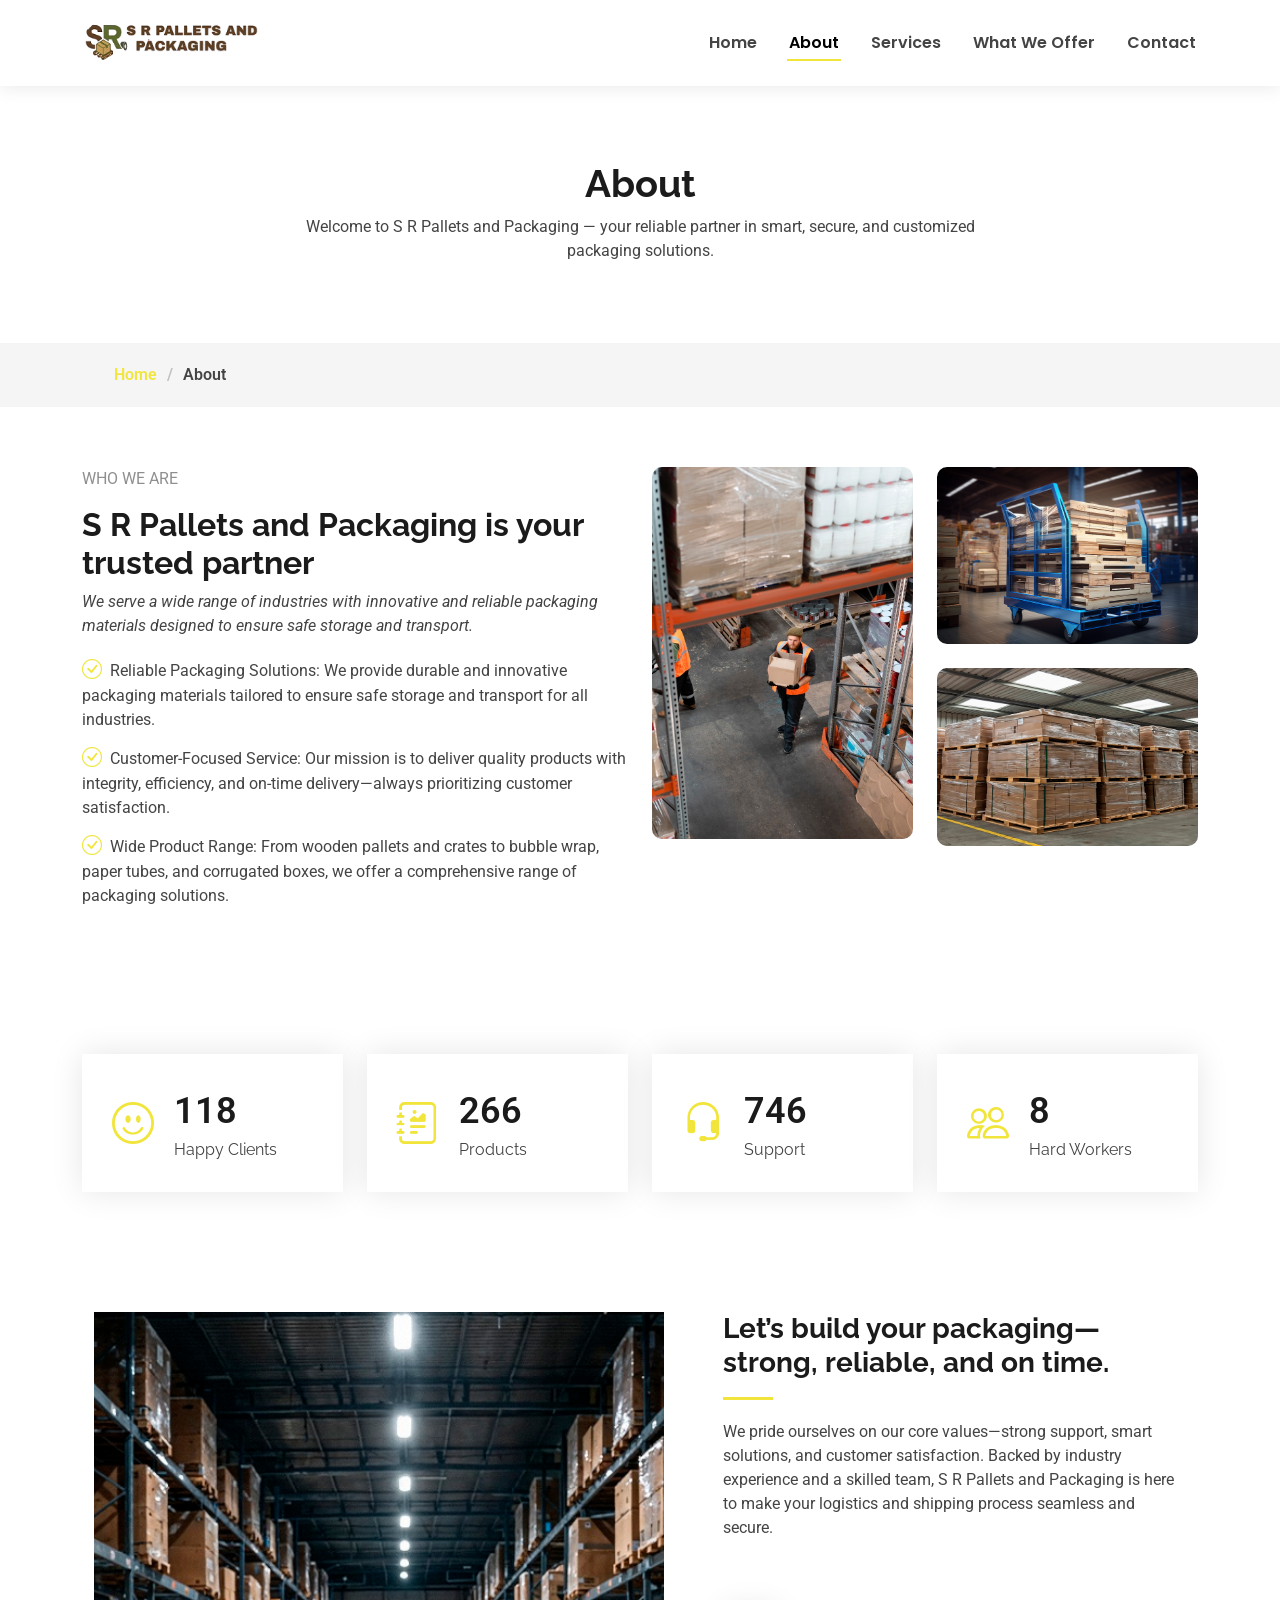
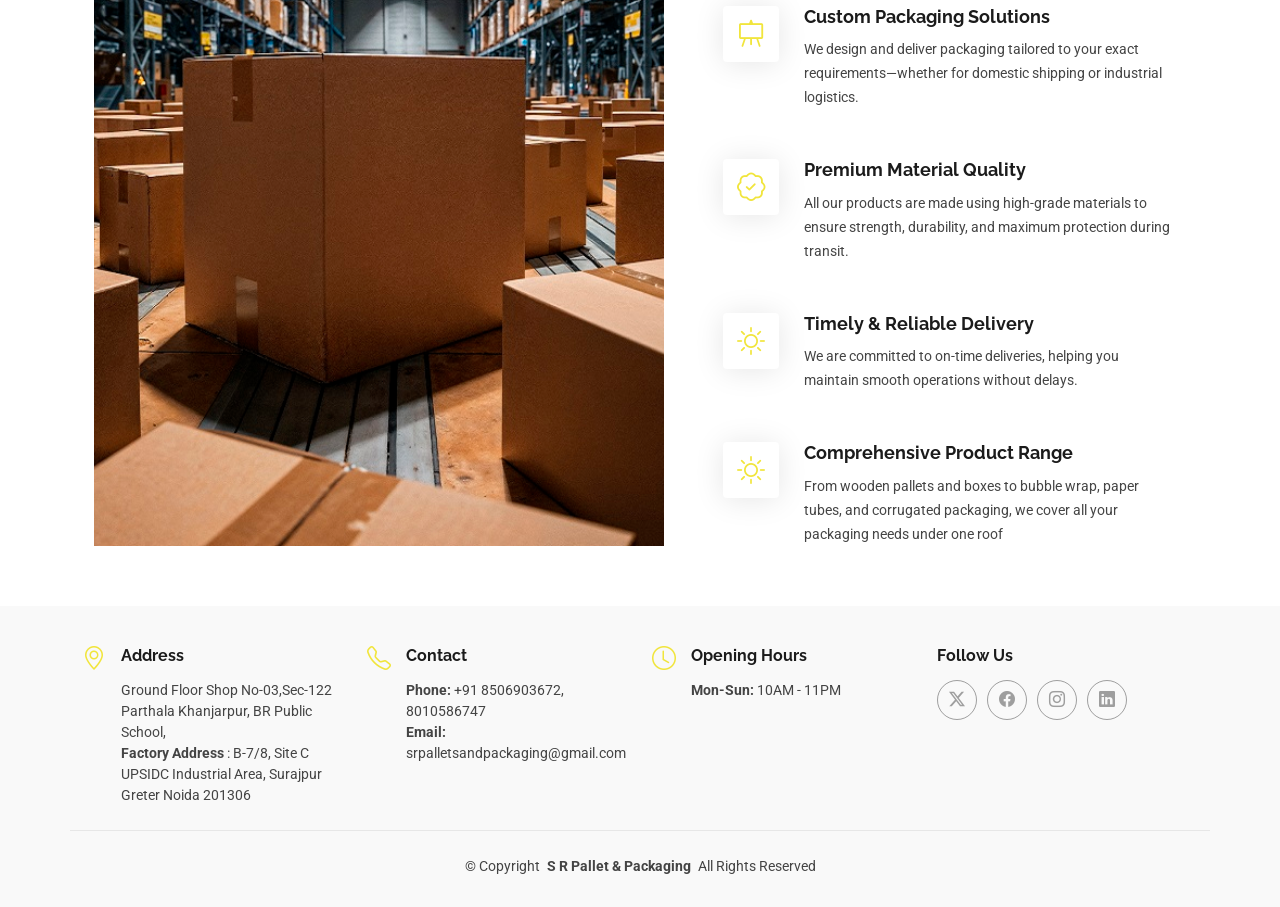
==== about.html @ 720bd58a "updated2" ====
<!DOCTYPE html>
<html lang="en">

<head>
  <meta charset="utf-8">
  <meta content="width=device-width, initial-scale=1.0" name="viewport">
  <title>SR Pallet & Packaging</title>
  <meta name="description" content="">
  <meta name="keywords" content="">

  <!-- Favicons -->
  <link href="assets/img/favicon.png" rel="icon">
  <link href="assets/img/apple-touch-icon.png" rel="apple-touch-icon">

  <!-- Fonts -->
  <link href="https://fonts.googleapis.com" rel="preconnect">
  <link href="https://fonts.gstatic.com" rel="preconnect" crossorigin>
  <link href="https://fonts.googleapis.com/css2?family=Roboto:ital,wght@0,100;0,300;0,400;0,500;0,700;0,900;1,100;1,300;1,400;1,500;1,700;1,900&family=Poppins:ital,wght@0,100;0,200;0,300;0,400;0,500;0,600;0,700;0,800;0,900;1,100;1,200;1,300;1,400;1,500;1,600;1,700;1,800;1,900&family=Raleway:ital,wght@0,100;0,200;0,300;0,400;0,500;0,600;0,700;0,800;0,900;1,100;1,200;1,300;1,400;1,500;1,600;1,700;1,800;1,900&display=swap" rel="stylesheet">

  <!-- Vendor CSS Files -->
  <link href="assets/vendor/bootstrap/css/bootstrap.min.css" rel="stylesheet">
  <link href="assets/vendor/bootstrap-icons/bootstrap-icons.css" rel="stylesheet">
  <link href="assets/vendor/aos/aos.css" rel="stylesheet">
  <link href="assets/vendor/fontawesome-free/css/all.min.css" rel="stylesheet">
  <link href="assets/vendor/swiper/swiper-bundle.min.css" rel="stylesheet">

  <!-- Main CSS File -->
  <link href="assets/css/main.css" rel="stylesheet">

  <!-- =======================================================
  * Template Name: EstateAgency
  * Template URL: https://bootstrapmade.com/real-estate-agency-bootstrap-template/
  * Updated: Aug 09 2024 with Bootstrap v5.3.3
  * Author: BootstrapMade.com
  * License: https://bootstrapmade.com/license/
  ======================================================== -->
</head>

<body class="about-page">

  <header id="header" class="header d-flex align-items-center fixed-top">
    <div class="container-fluid container-xl position-relative d-flex align-items-center justify-content-between">

      <a href="index.html" class="logo d-flex align-items-center">
        <!-- Uncomment the line below if you also wish to use an image logo -->
        <!-- <img src="assets/img/logo.png" alt=""> -->
         <h1 class="sitename">
          <img src="assets/img/hero-carousel/logo-removebg-preview.png" alt="">
        </h1>
      </a>

      <nav id="navmenu" class="navmenu">
        <ul>
          <li><a href="index.html">Home</a></li>
          <li><a href="about.html" class="active">About</a></li>
          <li><a href="services.html">Services</a></li>
          <li><a href="agents.html">What We Offer</a></li>
          <li><a href="contact.html">Contact</a></li>
        </ul>
        <i class="mobile-nav-toggle d-xl-none bi bi-list"></i>
      </nav>

    </div>
  </header>

  <main class="main">

    <!-- Page Title -->
    <div class="page-title" data-aos="fade">
      <div class="heading">
        <div class="container">
          <div class="row d-flex justify-content-center text-center">
            <div class="col-lg-8">
              <h1>About</h1>
              <p class="mb-0">Welcome to S R Pallets and Packaging — your reliable partner in smart, secure, and customized packaging solutions.</p>
            </div>
          </div>
        </div>
      </div>
      <nav class="breadcrumbs">
        <div class="container">
          <ol>
            <li><a href="index.html">Home</a></li>
            <li class="current">About</li>
          </ol>
        </div>
      </nav>
    </div><!-- End Page Title -->

    <!-- About Section -->
    <section id="about" class="about section">

      <div class="container">

        <div class="row gy-4">

          <div class="col-lg-6 content" data-aos="fade-up" data-aos-delay="100">
            <p class="who-we-are">Who We Are</p>
            <h3>S R Pallets and Packaging is your trusted partner</h3>
            <p class="fst-italic">
             We serve a wide range of industries with innovative and reliable packaging materials designed to ensure safe storage and transport.
            </p>
            <ul>
              <li><i class="bi bi-check-circle"></i> <span>Reliable Packaging Solutions: We provide durable and innovative packaging materials tailored to ensure safe storage and transport for all industries.</span></li>
              <li><i class="bi bi-check-circle"></i> <span>Customer-Focused Service: Our mission is to deliver quality products with integrity, efficiency, and on-time delivery—always prioritizing customer satisfaction.</span></li>
              <li><i class="bi bi-check-circle"></i> <span>Wide Product Range: From wooden pallets and crates to bubble wrap, paper tubes, and corrugated boxes, we offer a comprehensive range of packaging solutions.</span></li>
            </ul>
          </div>

          <div class="col-lg-6 about-images" data-aos="fade-up" data-aos-delay="200">
            <div class="row gy-4">
              <div class="col-lg-6">
                <img src="assets/img/about-company-1.jpg" class="img-fluid" alt="">
              </div>
              <div class="col-lg-6">
                <div class="row gy-4">
                  <div class="col-lg-12">
                    <img src="assets/img/about-company-2.jpg" class="img-fluid" alt="">
                  </div>
                  <div class="col-lg-12">
                    <img src="assets/img/about-company-3.jpg" class="img-fluid" alt="">
                  </div>
                </div>
              </div>
            </div>

          </div>

        </div>

      </div>
    </section><!-- /About Section -->

    <!-- Stats Section -->
    <section id="stats" class="stats section">

      <div class="container" data-aos="fade-up" data-aos-delay="100">

        <div class="row gy-4">

          <div class="col-lg-3 col-md-6">
            <div class="stats-item d-flex align-items-center w-100 h-100">
              <i class="bi bi-emoji-smile color-blue flex-shrink-0"></i>
              <div>
                <span data-purecounter-start="0" data-purecounter-end="232" data-purecounter-duration="1" class="purecounter"></span>
                <p>Happy Clients</p>
              </div>
            </div>
          </div><!-- End Stats Item -->

          <div class="col-lg-3 col-md-6">
            <div class="stats-item d-flex align-items-center w-100 h-100">
              <i class="bi bi-journal-richtext color-orange flex-shrink-0"></i>
              <div>
                <span data-purecounter-start="0" data-purecounter-end="521" data-purecounter-duration="1" class="purecounter"></span>
                <p>Products</p>
              </div>
            </div>
          </div><!-- End Stats Item -->

          <div class="col-lg-3 col-md-6">
            <div class="stats-item d-flex align-items-center w-100 h-100">
              <i class="bi bi-headset color-green flex-shrink-0"></i>
              <div>
                <span data-purecounter-start="0" data-purecounter-end="1463" data-purecounter-duration="1" class="purecounter"></span>
                <p>Support</p>
              </div>
            </div>
          </div><!-- End Stats Item -->

          <div class="col-lg-3 col-md-6">
            <div class="stats-item d-flex align-items-center w-100 h-100">
              <i class="bi bi-people color-pink flex-shrink-0"></i>
              <div>
                <span data-purecounter-start="0" data-purecounter-end="15" data-purecounter-duration="1" class="purecounter"></span>
                <p>Hard Workers</p>
              </div>
            </div>
          </div><!-- End Stats Item -->

        </div>

      </div>

    </section><!-- /Stats Section -->

    <!-- Features Section -->
    <section id="features" class="features section">

      <div class="container">

        <div class="row justify-content-around gy-4">
          <div class="features-image col-lg-6" data-aos="fade-up" data-aos-delay="100"><img src="assets/img/features-bg.jpg" alt=""></div>

          <div class="col-lg-5 d-flex flex-column justify-content-center" data-aos="fade-up" data-aos-delay="200">
            <h3>Let’s build your packaging—strong, reliable, and on time.</h3>
            <p>We pride ourselves on our core values—strong support, smart solutions, and customer satisfaction. Backed by industry experience and a skilled team, S R Pallets and Packaging is here to make your logistics and shipping process seamless and secure.</p>

            <div class="icon-box d-flex position-relative" data-aos="fade-up" data-aos-delay="300">
              <i class="bi bi-easel flex-shrink-0"></i>
              <div>
                <h4><a href="" class="stretched-link">Custom Packaging Solutions</a></h4>
                <p>We design and deliver packaging tailored to your exact requirements—whether for domestic shipping or industrial logistics.</p>
              </div>
            </div><!-- End Icon Box -->

            <div class="icon-box d-flex position-relative" data-aos="fade-up" data-aos-delay="400">
              <i class="bi bi-patch-check flex-shrink-0"></i>
              <div>
                <h4><a href="" class="stretched-link">Premium Material Quality</a></h4>
                <p>All our products are made using high-grade materials to ensure strength, durability, and maximum protection during transit.</p>
              </div>
            </div><!-- End Icon Box -->

            <div class="icon-box d-flex position-relative" data-aos="fade-up" data-aos-delay="500">
              <i class="bi bi-brightness-high flex-shrink-0"></i>
              <div>
                <h4><a href="" class="stretched-link">Timely & Reliable Delivery</a></h4>
                <p>We are committed to on-time deliveries, helping you maintain smooth operations without delays.</p>
              </div>
            </div><!-- End Icon Box -->

            <div class="icon-box d-flex position-relative" data-aos="fade-up" data-aos-delay="600">
              <i class="bi bi-brightness-high flex-shrink-0"></i>
              <div>
                <h4><a href="" class="stretched-link">Comprehensive Product Range</a></h4>
                <p>From wooden pallets and boxes to bubble wrap, paper tubes, and corrugated packaging, we cover all your packaging needs under one roof</p>
              </div>
            </div><!-- End Icon Box -->

          </div>
        </div>

      </div>

    </section><!-- /Features Section -->

  </main>

   <footer id="footer" class="footer light-background">

    <div class="container">
      <div class="row gy-3">
        <div class="col-lg-3 col-md-6 d-flex">
          <i class="bi bi-geo-alt icon"></i>
          <div class="address">
            <h4>Address</h4>
            <p> Ground Floor Shop No-03,Sec-122 Parthala Khanjarpur, BR Public School,</p>
            <p><span style="font-weight: bold;" >Factory Address</span> : B-7/8, Site C UPSIDC Industrial Area, Surajpur Greter Noida 201306</p>
            <p></p>
          </div>

        </div>

        <div class="col-lg-3 col-md-6 d-flex">
          <i class="bi bi-telephone icon"></i>
          <div>
            <h4>Contact</h4>
            <p>
              <strong>Phone:</strong> <span>+91 8506903672, 8010586747</span><br>
              <strong>Email:</strong> <span> srpalletsandpackaging@gmail.com</span><br>
            </p>
          </div>
        </div>

        <div class="col-lg-3 col-md-6 d-flex">
          <i class="bi bi-clock icon"></i>
          <div>
            <h4>Opening Hours</h4>
            <p>
              <strong>Mon-Sun:</strong> <span>10AM - 11PM</span><br>
            </p>
          </div>
        </div>

        <div class="col-lg-3 col-md-6">
          <h4>Follow Us</h4>
          <div class="social-links d-flex">
            <a href="#" class="twitter"><i class="bi bi-twitter-x"></i></a>
            <a href="#" class="facebook"><i class="bi bi-facebook"></i></a>
            <a href="#" class="instagram"><i class="bi bi-instagram"></i></a>
            <a href="https://www.linkedin.com/in/s-r-pallets-and-packaging-456666364?utm_source=share&utm_campaign=share_via&utm_content=profile&utm_medium=android_app" class="linkedin"><i class="bi bi-linkedin"></i></a>
          </div>
        </div>

      </div>
    </div>

    <div class="container copyright text-center mt-4">
      <p>© <span>Copyright</span> <strong class="px-1 sitename">S R Pallet & Packaging</strong> <span>All Rights Reserved</span></p>
      <div class="credits">
        <!-- All the links in the footer should remain intact. -->
        <!-- You can delete the links only if you've purchased the pro version. -->
        <!-- Licensing information: https://bootstrapmade.com/license/ -->
        <!-- Purchase the pro version with working PHP/AJAX contact form: [buy-url] -->
      </div>
    </div>

  </footer>

  <!-- Scroll Top -->
  <a href="#" id="scroll-top" class="scroll-top d-flex align-items-center justify-content-center"><i class="bi bi-arrow-up-short"></i></a>

  <!-- Preloader -->
  <div id="preloader"></div>

  <!-- Vendor JS Files -->
  <script src="assets/vendor/bootstrap/js/bootstrap.bundle.min.js"></script>
  <script src="assets/vendor/php-email-form/validate.js"></script>
  <script src="assets/vendor/aos/aos.js"></script>
  <script src="assets/vendor/swiper/swiper-bundle.min.js"></script>
  <script src="assets/vendor/purecounter/purecounter_vanilla.js"></script>

  <!-- Main JS File -->
  <script src="assets/js/main.js"></script>

</body>

</html>
---- assets/css/main.css ----
/**
* Template Name: EstateAgency
* Template URL: https://bootstrapmade.com/real-estate-agency-bootstrap-template/
* Updated: Aug 09 2024 with Bootstrap v5.3.3
* Author: BootstrapMade.com
* License: https://bootstrapmade.com/license/
*/

/*--------------------------------------------------------------
# Font & Color Variables
# Help: https://bootstrapmade.com/color-system/
--------------------------------------------------------------*/
/* Fonts */
:root {
  --default-font: "Roboto",  system-ui, -apple-system, "Segoe UI", Roboto, "Helvetica Neue", Arial, "Noto Sans", "Liberation Sans", sans-serif, "Apple Color Emoji", "Segoe UI Emoji", "Segoe UI Symbol", "Noto Color Emoji";
  --heading-font: "Raleway",  sans-serif;
  --nav-font: "Poppins",  sans-serif;
}

/* Global Colors - The following color variables are used throughout the website. Updating them here will change the color scheme of the entire website */
:root { 
  --background-color: #ffffff; /* Background color for the entire website, including individual sections */
  --default-color: #444444; /* Default color used for the majority of the text content across the entire website */
  --heading-color: #1b1b1b; /* Color for headings, subheadings and title throughout the website */
  --accent-color: #f1e53c; /* Accent color that represents your brand on the website. It's used for buttons, links, and other elements that need to stand out */
  --surface-color: #ffffff; /* The surface color is used as a background of boxed elements within sections, such as cards, icon boxes, or other elements that require a visual separation from the global background. */
  --contrast-color: #ffffff; /* Contrast color for text, ensuring readability against backgrounds of accent, heading, or default colors. */
}

/* Nav Menu Colors - The following color variables are used specifically for the navigation menu. They are separate from the global colors to allow for more customization options */
:root {
  --nav-color: #444444;  /* The default color of the main navmenu links */
  --nav-hover-color: #000000; /* Applied to main navmenu links when they are hovered over or active */
  --nav-mobile-background-color: #ffffff; /* Used as the background color for mobile navigation menu */
  --nav-dropdown-background-color: #ffffff; /* Used as the background color for dropdown items that appear when hovering over primary navigation items */
  --nav-dropdown-color: #444444; /* Used for navigation links of the dropdown items in the navigation menu. */
  --nav-dropdown-hover-color: #f1e53c; /* Similar to --nav-hover-color, this color is applied to dropdown navigation links when they are hovered over. */
}

/* Color Presets - These classes override global colors when applied to any section or element, providing reuse of the sam color scheme. */

.light-background {
  --background-color: #f9f9f9;
  --surface-color: #ffffff;
}

.dark-background {
  --background-color: #060606;
  --default-color: #ffffff;
  --heading-color: #ffffff;
  --surface-color: #252525;
  --contrast-color: #ffffff;
}

/* Smooth scroll */
:root {
  scroll-behavior: smooth;
}

/*--------------------------------------------------------------
# General Styling & Shared Classes
--------------------------------------------------------------*/
body {
  color: var(--default-color);
  background-color: var(--background-color);
  font-family: var(--default-font);
}

a {
  color: var(--accent-color);
  text-decoration: none;
  transition: 0.3s;
}

a:hover {
  color: color-mix(in srgb, var(--accent-color), transparent 25%);
  text-decoration: none;
}

h1,
h2,
h3,
h4,
h5,
h6 {
  color: var(--heading-color);
  font-family: var(--heading-font);
}

/* PHP Email Form Messages
------------------------------*/
.php-email-form .error-message {
  display: none;
  background: #df1529;
  color: #ffffff;
  text-align: left;
  padding: 15px;
  margin-bottom: 24px;
  font-weight: 600;
}

.php-email-form .sent-message {
  display: none;
  color: #ffffff;
  background: #059652;
  text-align: center;
  padding: 15px;
  margin-bottom: 24px;
  font-weight: 600;
}

.php-email-form .loading {
  display: none;
  background: var(--surface-color);
  text-align: center;
  padding: 15px;
  margin-bottom: 24px;
}

.php-email-form .loading:before {
  content: "";
  display: inline-block;
  border-radius: 50%;
  width: 24px;
  height: 24px;
  margin: 0 10px -6px 0;
  border: 3px solid var(--accent-color);
  border-top-color: var(--surface-color);
  animation: php-email-form-loading 1s linear infinite;
}

@keyframes php-email-form-loading {
  0% {
    transform: rotate(0deg);
  }

  100% {
    transform: rotate(360deg);
  }
}

/*--------------------------------------------------------------
# Global Header
--------------------------------------------------------------*/
.header {
  color: var(--default-color);
  background-color: var(--background-color);
  padding: 15px 0;
  transition: all 0.5s;
  z-index: 997;
  box-shadow: 0px 0 18px rgba(0, 0, 0, 0.1);
}

.header .logo {
  line-height: 1;
}

.header .logo img {
  max-height: 40px;
  margin-right: 8px;
}



/*--------------------------------------------------------------
# Navigation Menu
--------------------------------------------------------------*/
/* Desktop Navigation */
@media (min-width: 1200px) {
  .navmenu {
    padding: 0;
  }

  .navmenu ul {
    margin: 0;
    padding: 0;
    display: flex;
    list-style: none;
    align-items: center;
  }

  .navmenu li {
    position: relative;
  }

  .navmenu>ul>li {
    white-space: nowrap;
    padding: 15px 14px;
  }

  .navmenu>ul>li:last-child {
    padding-right: 0;
  }

  .navmenu a,
  .navmenu a:focus {
    color: var(--nav-color);
    font-size: 16px;
    padding: 0 2px;
    font-family: var(--nav-font);
    font-weight: 600;
    display: flex;
    align-items: center;
    justify-content: space-between;
    white-space: nowrap;
    transition: 0.3s;
    position: relative;
  }

  .navmenu a i,
  .navmenu a:focus i {
    font-size: 12px;
    line-height: 0;
    margin-left: 5px;
    transition: 0.3s;
  }

  .navmenu>ul>li>a:before {
    content: "";
    position: absolute;
    width: 100%;
    height: 2px;
    bottom: -6px;
    left: 0;
    background-color: var(--accent-color);
    visibility: hidden;
    width: 0px;
    transition: all 0.3s ease-in-out 0s;
  }

  .navmenu a:hover:before,
  .navmenu li:hover>a:before,
  .navmenu .active:before {
    visibility: visible;
    width: 100%;
  }

  .navmenu li:hover>a,
  .navmenu .active,
  .navmenu .active:focus {
    color: var(--nav-hover-color);
  }

  .navmenu .dropdown ul {
    margin: 0;
    padding: 10px 0;
    background: var(--nav-dropdown-background-color);
    display: block;
    position: absolute;
    visibility: hidden;
    left: 14px;
    top: 130%;
    opacity: 0;
    transition: 0.3s;
    border-radius: 4px;
    z-index: 99;
    box-shadow: 0px 0px 30px rgba(0, 0, 0, 0.1);
  }

  .navmenu .dropdown ul li {
    min-width: 200px;
  }

  .navmenu .dropdown ul a {
    padding: 10px 20px;
    font-size: 15px;
    text-transform: none;
    color: var(--nav-dropdown-color);
  }

  .navmenu .dropdown ul a i {
    font-size: 12px;
  }

  .navmenu .dropdown ul a:hover,
  .navmenu .dropdown ul .active:hover,
  .navmenu .dropdown ul li:hover>a {
    color: var(--nav-dropdown-hover-color);
  }

  .navmenu .dropdown:hover>ul {
    opacity: 1;
    top: 100%;
    visibility: visible;
  }

  .navmenu .dropdown .dropdown ul {
    top: 0;
    left: -90%;
    visibility: hidden;
  }

  .navmenu .dropdown .dropdown:hover>ul {
    opacity: 1;
    top: 0;
    left: -100%;
    visibility: visible;
  }
}

/* Mobile Navigation */
@media (max-width: 1199px) {
  .mobile-nav-toggle {
    color: var(--nav-color);
    font-size: 28px;
    line-height: 0;
    margin-right: 10px;
    cursor: pointer;
    transition: color 0.3s;
  }

  .navmenu {
    padding: 0;
    z-index: 9997;
  }

  .navmenu ul {
    display: none;
    list-style: none;
    position: absolute;
    inset: 60px 20px 20px 20px;
    padding: 10px 0;
    margin: 0;
    border-radius: 6px;
    background-color: var(--nav-mobile-background-color);
    border: 1px solid color-mix(in srgb, var(--default-color), transparent 90%);
    box-shadow: none;
    overflow-y: auto;
    transition: 0.3s;
    z-index: 9998;
  }

  .navmenu a,
  .navmenu a:focus {
    color: var(--nav-dropdown-color);
    padding: 10px 20px;
    font-family: var(--nav-font);
    font-size: 17px;
    font-weight: 500;
    display: flex;
    align-items: center;
    justify-content: space-between;
    white-space: nowrap;
    transition: 0.3s;
  }

  .navmenu a i,
  .navmenu a:focus i {
    font-size: 12px;
    line-height: 0;
    margin-left: 5px;
    width: 30px;
    height: 30px;
    display: flex;
    align-items: center;
    justify-content: center;
    border-radius: 50%;
    transition: 0.3s;
    background-color: color-mix(in srgb, var(--accent-color), transparent 90%);
  }

  .navmenu a i:hover,
  .navmenu a:focus i:hover {
    background-color: var(--accent-color);
    color: var(--contrast-color);
  }

  .navmenu a:hover,
  .navmenu .active,
  .navmenu .active:focus {
    color: var(--nav-dropdown-hover-color);
  }

  .navmenu .active i,
  .navmenu .active:focus i {
    background-color: var(--accent-color);
    color: var(--contrast-color);
    transform: rotate(180deg);
  }

  .navmenu .dropdown ul {
    position: static;
    display: none;
    z-index: 99;
    padding: 10px 0;
    margin: 10px 20px;
    background-color: var(--nav-dropdown-background-color);
    transition: all 0.5s ease-in-out;
  }

  .navmenu .dropdown ul ul {
    background-color: rgba(33, 37, 41, 0.1);
  }

  .navmenu .dropdown>.dropdown-active {
    display: block;
    background-color: rgba(33, 37, 41, 0.03);
  }

  .mobile-nav-active {
    overflow: hidden;
  }

  .mobile-nav-active .mobile-nav-toggle {
    color: #fff;
    position: absolute;
    font-size: 32px;
    top: 15px;
    right: 15px;
    margin-right: 0;
    z-index: 9999;
  }

  .mobile-nav-active .navmenu {
    position: fixed;
    overflow: hidden;
    inset: 0;
    background: rgba(33, 37, 41, 0.8);
    transition: 0.3s;
  }

  .mobile-nav-active .navmenu>ul {
    display: block;
  }
}

/*--------------------------------------------------------------
# Global Footer
--------------------------------------------------------------*/
.footer {
  color: var(--default-color);
  background-color: var(--background-color);
  font-size: 14px;
  padding: 40px 0 0 0;
  position: relative;
}

.footer .icon {
  color: var(--accent-color);
  margin-right: 15px;
  font-size: 24px;
  line-height: 0;
}

.footer h4 {
  font-size: 16px;
  font-weight: 700;
  margin-bottom: 15px;
}

.footer .address p {
  margin-bottom: 0px;
}

.footer .social-links a {
  display: flex;
  align-items: center;
  justify-content: center;
  width: 40px;
  height: 40px;
  border-radius: 50%;
  border: 1px solid color-mix(in srgb, var(--default-color), transparent 50%);
  font-size: 16px;
  color: color-mix(in srgb, var(--default-color), transparent 50%);
  margin-right: 10px;
  transition: 0.3s;
}

.footer .social-links a:hover {
  color: var(--accent-color);
  border-color: var(--accent-color);
}

.footer .copyright {
  padding: 25px 0;
  border-top: 1px solid color-mix(in srgb, var(--default-color), transparent 90%);
}

.footer .copyright p {
  margin-bottom: 0;
}

.footer .credits {
  margin-top: 5px;
  font-size: 13px;
}

/*--------------------------------------------------------------
# Preloader
--------------------------------------------------------------*/
#preloader {
  position: fixed;
  inset: 0;
  z-index: 999999;
  overflow: hidden;
  background: var(--background-color);
  transition: all 0.6s ease-out;
}

#preloader:before {
  content: "";
  position: fixed;
  top: calc(50% - 30px);
  left: calc(50% - 30px);
  border: 6px solid #ffffff;
  border-color: var(--accent-color) transparent var(--accent-color) transparent;
  border-radius: 50%;
  width: 60px;
  height: 60px;
  animation: animate-preloader 1.5s linear infinite;
}

@keyframes animate-preloader {
  0% {
    transform: rotate(0deg);
  }

  100% {
    transform: rotate(360deg);
  }
}

/*--------------------------------------------------------------
# Scroll Top Button
--------------------------------------------------------------*/
.scroll-top {
  position: fixed;
  visibility: hidden;
  opacity: 0;
  right: 15px;
  bottom: 15px;
  z-index: 99999;
  background-color: var(--accent-color);
  width: 40px;
  height: 40px;
  border-radius: 4px;
  transition: all 0.4s;
}

.scroll-top i {
  font-size: 24px;
  color: var(--contrast-color);
  line-height: 0;
}

.scroll-top:hover {
  background-color: color-mix(in srgb, var(--accent-color), transparent 20%);
  color: var(--contrast-color);
}

.scroll-top.active {
  visibility: visible;
  opacity: 1;
}

/*--------------------------------------------------------------
# Disable aos animation delay on mobile devices
--------------------------------------------------------------*/
@media screen and (max-width: 768px) {
  [data-aos-delay] {
    transition-delay: 0 !important;
  }
}

/*--------------------------------------------------------------
# Global Page Titles & Breadcrumbs
--------------------------------------------------------------*/
.page-title {
  color: var(--default-color);
  background-color: var(--background-color);
  position: relative;
}

.page-title .heading {
  padding: 160px 0 80px 0;
  border-top: 1px solid color-mix(in srgb, var(--default-color), transparent 90%);
}

.page-title .heading h1 {
  font-size: 38px;
  font-weight: 700;
}

.page-title nav {
  background-color: color-mix(in srgb, var(--default-color), transparent 95%);
  padding: 20px 0;
}

.page-title nav ol {
  display: flex;
  flex-wrap: wrap;
  list-style: none;
  margin: 0;
  font-size: 16px;
  font-weight: 600;
}

.page-title nav ol li+li {
  padding-left: 10px;
}

.page-title nav ol li+li::before {
  content: "/";
  display: inline-block;
  padding-right: 10px;
  color: color-mix(in srgb, var(--default-color), transparent 70%);
}

/*--------------------------------------------------------------
# Global Sections
--------------------------------------------------------------*/
section,
.section {
  color: var(--default-color);
  background-color: var(--background-color);
  padding: 60px 0;
  scroll-margin-top: 90px;
  overflow: clip;
}

@media (max-width: 1199px) {

  section,
  .section {
    scroll-margin-top: 66px;
  }
}

/*--------------------------------------------------------------
# Global Section Titles
--------------------------------------------------------------*/
.section-title {
  text-align: center;
  padding-bottom: 60px;
  position: relative;
}

.section-title h2 {
  font-size: 32px;
  font-weight: 700;
  margin-bottom: 15px;
}

.section-title p {
  margin-bottom: 0;
}

/*--------------------------------------------------------------
# Hero Section
--------------------------------------------------------------*/
.hero {
  padding: 0;
}

.hero .carousel {
  width: 100%;
  min-height: 100vh;
  padding: 0;
  margin: 0;
  background-color: var(--background-color);
  position: relative;
  overflow: hidden;
}

.hero img {
  position: absolute;
  inset: 0;
  display: block;
  width: 100%;
  height: 100%;
  object-fit: cover;
  z-index: 1;
}

.hero .carousel-item {
  position: absolute;
  inset: 0;
  background-size: cover;
  background-position: center;
  background-repeat: no-repeat;
  overflow: hidden;
}

.hero .carousel-item:before {
  content: "";
  background: color-mix(in srgb, var(--background-color), transparent 60%);
  position: absolute;
  inset: 0;
  z-index: 2;
}

.hero .carousel-container {
  position: absolute;
  inset: 90px 100px;
  display: flex;
  justify-content: center;
  align-items: center;
  flex-direction: column;
  z-index: 3;
}

@media (max-width: 575px) {
  .hero .carousel-container {
    inset: 90px 50px;
  }
}

.hero h2 {
  margin-bottom: 30px;
  font-size: 56px;
  font-weight: 900;
  text-transform: uppercase;
}

.hero h2 span {
  color: var(--accent-color);
}

@media (max-width: 768px) {
  .hero h2 {
    font-size: 30px;
  }
}

.hero .btn-get-started {
  color: var(--contrast-color);
  font-family: var(--heading-font);
  font-weight: 600;
  font-size: 18px;
  letter-spacing: 1px;
  text-transform: uppercase;
  display: inline-block;
  padding: 10px 40px;
  border-radius: 50px;
  transition: 0.5s;
  margin: 10px 0;
  align-self: flex-start;
  flex-shrink: 0;
  border: 2px solid var(--accent-color);
}

.hero .btn-get-started:hover {
  background: color-mix(in srgb, var(--accent-color), transparent 20%);
}

.hero .carousel-control-prev,
.hero .carousel-control-next {
  width: 10%;
  transition: 0.3s;
  opacity: 0.5;
  z-index: 3;
}

.hero .carousel-control-prev:focus,
.hero .carousel-control-next:focus {
  opacity: 0.5;
}

.hero .carousel-control-prev:hover,
.hero .carousel-control-next:hover {
  opacity: 0.9;
}

@media (min-width: 1024px) {

  .hero .carousel-control-prev,
  .hero .carousel-control-next {
    width: 5%;
  }
}

.hero .carousel-control-next-icon,
.hero .carousel-control-prev-icon {
  background: none;
  font-size: 32px;
  line-height: 1;
}

.hero .carousel-indicators {
  list-style: none;
}

.hero .carousel-indicators li {
  cursor: pointer;
  opacity: 1;
  height: 6px;
  width: 20px;
  transition: 0.3s;
  padding: 0;
}

.hero .carousel-indicators .active {
  background-color: var(--accent-color);
  width: 40px;
}

/*--------------------------------------------------------------
# Services Section
--------------------------------------------------------------*/
.services .service-item {
  background-color: var(--surface-color);
  box-shadow: 0px 5px 90px 0px rgba(0, 0, 0, 0.1);
  padding: 60px 30px;
  transition: all ease-in-out 0.3s;
  border-radius: 18px;
  border-bottom: 5px solid var(--surface-color);
  height: 100%;
}

.services .service-item .icon {
  color: var(--contrast-color);
  background: var(--accent-color);
  margin: 0;
  width: 64px;
  height: 64px;
  border-radius: 50px;
  display: flex;
  align-items: center;
  justify-content: center;
  margin-bottom: 20px;
  font-size: 28px;
  transition: ease-in-out 0.3s;
}

.services .service-item h3 {
  font-weight: 700;
  margin: 10px 0 15px 0;
  font-size: 22px;
  transition: ease-in-out 0.3s;
}

.services .service-item p {
  line-height: 24px;
  font-size: 14px;
  margin-bottom: 0;
}

@media (min-width: 1365px) {
  .services .service-item:hover {
    transform: translateY(-10px);
    border-color: var(--accent-color);
  }

  .services .service-item:hover h3 {
    color: var(--accent-color);
  }
}

/*--------------------------------------------------------------
# Agents Section
--------------------------------------------------------------*/
.agents .member {
  position: relative;
}

.agents .member .pic {
  overflow: hidden;
  margin-bottom: 50px;
}

.agents .member .member-info {
  background-color: var(--surface-color);
  color: color-mix(in srgb, var(--default-color), transparent 20%);
  box-shadow: 0px 2px 15px rgba(0, 0, 0, 0.1);
  position: absolute;
  bottom: -50px;
  left: 20px;
  right: 20px;
  padding: 20px 15px;
  overflow: hidden;
  transition: 0.5s;
}

.agents .member h4 {
  font-weight: 700;
  margin-bottom: 10px;
  font-size: 16px;
  position: relative;
  padding-bottom: 10px;
}

.agents .member h4::after {
  content: "";
  position: absolute;
  display: block;
  width: 50px;
  height: 1px;
  background: color-mix(in srgb, var(--default-color), transparent 60%);
  bottom: 0;
  left: 0;
}

.agents .member span {
  font-style: italic;
  display: block;
  font-size: 13px;
}

.agents .member .social {
  position: absolute;
  right: 15px;
  bottom: 15px;
}

.agents .member .social a {
  transition: color 0.3s;
  color: color-mix(in srgb, var(--default-color), transparent 70%);
}

.agents .member .social a:hover {
  color: var(--accent-color);
}

.agents .member .social i {
  font-size: 16px;
  margin: 0 2px;
}

/*--------------------------------------------------------------
# Testimonials Section
--------------------------------------------------------------*/
.testimonials .testimonial-item {
  background-color: var(--surface-color);
  box-shadow: 0px 0 20px rgba(0, 0, 0, 0.1);
  box-sizing: content-box;
  padding: 30px;
  margin: 40px 30px;
  min-height: 320px;
  display: flex;
  flex-direction: column;
  text-align: center;
  transition: 0.3s;
}

.testimonials .testimonial-item .stars {
  margin-bottom: 15px;
}

.testimonials .testimonial-item .stars i {
  color: #ffc107;
  margin: 0 1px;
}

.testimonials .testimonial-item .testimonial-img {
  width: 90px;
  border-radius: 50%;
  border: 4px solid var(--background-color);
  margin: 0 auto;
}

.testimonials .testimonial-item h3 {
  font-size: 18px;
  font-weight: bold;
  margin: 10px 0 5px 0;
}

.testimonials .testimonial-item h4 {
  font-size: 14px;
  color: color-mix(in srgb, var(--default-color), transparent 40%);
  margin: 0;
}

.testimonials .testimonial-item p {
  font-style: italic;
  margin: 0 auto 15px auto;
}

.testimonials .swiper-wrapper {
  height: auto;
}

.testimonials .swiper-pagination {
  margin-top: 20px;
  position: relative;
}

.testimonials .swiper-pagination .swiper-pagination-bullet {
  width: 12px;
  height: 12px;
  background-color: color-mix(in srgb, var(--default-color), transparent 85%);
  opacity: 1;
}

.testimonials .swiper-pagination .swiper-pagination-bullet-active {
  background-color: var(--accent-color);
}

.testimonials .swiper-slide {
  opacity: 0.3;
}

@media (max-width: 1199px) {
  .testimonials .swiper-slide-active {
    opacity: 1;
  }

  .testimonials .swiper-pagination {
    margin-top: 0;
  }

  .testimonials .testimonial-item {
    margin: 40px 20px;
  }
}

@media (min-width: 1200px) {
  .testimonials .swiper-slide-next {
    opacity: 1;
    transform: scale(1.12);
  }
}

/*--------------------------------------------------------------
# About Section
--------------------------------------------------------------*/
.about .content .who-we-are {
  text-transform: uppercase;
  margin-bottom: 15px;
  color: color-mix(in srgb, var(--default-color), transparent 40%);
}

.about .content h3 {
  font-size: 2rem;
  font-weight: 700;
}

.about .content ul {
  list-style: none;
  padding: 0;
}

.about .content ul li {
  padding-bottom: 10px;
}

.about .content ul i {
  font-size: 1.25rem;
  margin-right: 4px;
  color: var(--accent-color);
}

.about .content p:last-child {
  margin-bottom: 0;
}

.about .content .read-more {
  background: var(--accent-color);
  color: var(--contrast-color);
  font-family: var(--heading-font);
  font-weight: 500;
  font-size: 16px;
  letter-spacing: 1px;
  padding: 12px 24px;
  border-radius: 5px;
  transition: 0.3s;
  display: inline-flex;
  align-items: center;
  justify-content: center;
}

.about .content .read-more i {
  font-size: 18px;
  margin-left: 5px;
  line-height: 0;
  transition: 0.3s;
}

.about .content .read-more:hover {
  background: color-mix(in srgb, var(--accent-color), transparent 20%);
  padding-right: 19px;
}

.about .content .read-more:hover i {
  margin-left: 10px;
}

.about .about-images img {
  border-radius: 10px;
}

/*--------------------------------------------------------------
# Stats Section
--------------------------------------------------------------*/
.stats .stats-item {
  background-color: var(--surface-color);
  box-shadow: 0px 0 30px rgba(0, 0, 0, 0.1);
  padding: 30px;
}

.stats .stats-item i {
  color: var(--accent-color);
  font-size: 42px;
  line-height: 0;
  margin-right: 20px;
}

.stats .stats-item span {
  color: var(--heading-color);
  font-size: 36px;
  display: block;
  font-weight: 600;
}

.stats .stats-item p {
  padding: 0;
  margin: 0;
  font-family: var(--heading-font);
  font-size: 16px;
}

/*--------------------------------------------------------------
# Features Section
--------------------------------------------------------------*/
.features .features-image {
  position: relative;
  min-height: 400px;
}

.features .features-image img {
  position: absolute;
  inset: 0;
  display: block;
  width: 100%;
  height: 100%;
  object-fit: cover;
  z-index: 1;
}

.features h3 {
  font-size: 28px;
  font-weight: 700;
  margin-bottom: 20px;
  padding-bottom: 20px;
  position: relative;
}

.features h3:after {
  content: "";
  background: var(--accent-color);
  position: absolute;
  display: block;
  width: 50px;
  height: 3px;
  left: 0;
  bottom: 0;
}

.features .icon-box {
  margin-top: 50px;
}

.features .icon-box i {
  color: var(--accent-color);
  background-color: var(--surface-color);
  display: flex;
  align-items: center;
  justify-content: center;
  margin-right: 25px;
  font-size: 28px;
  width: 56px;
  height: 56px;
  border-radius: 4px;
  line-height: 0;
  box-shadow: 0px 2px 30px rgba(0, 0, 0, 0.1);
  transition: 0.3s;
}

.features .icon-box:hover i {
  background-color: var(--accent-color);
  color: var(--contrast-color);
}

.features .icon-box h4 {
  font-weight: 700;
  margin-bottom: 10px;
  font-size: 18px;
}

.features .icon-box h4 a {
  color: var(--heading-color);
  transition: 0.3s;
}

.features .icon-box h4 a:hover {
  color: var(--accent-color);
}

.features .icon-box p {
  line-height: 24px;
  font-size: 14px;
  margin-bottom: 0;
}

/*--------------------------------------------------------------
# Service Details Section
--------------------------------------------------------------*/
.service-details .service-box {
  background-color: var(--surface-color);
  padding: 20px;
  box-shadow: 0px 2px 20px rgba(0, 0, 0, 0.1);
}

.service-details .service-box+.service-box {
  margin-top: 30px;
}

.service-details .service-box h4 {
  font-size: 20px;
  font-weight: 700;
  border-bottom: 2px solid color-mix(in srgb, var(--default-color), transparent 92%);
  padding-bottom: 15px;
  margin-bottom: 15px;
}

.service-details .services-list {
  background-color: var(--surface-color);
}

.service-details .services-list a {
  color: color-mix(in srgb, var(--default-color), transparent 20%);
  background-color: color-mix(in srgb, var(--default-color), transparent 96%);
  display: flex;
  align-items: center;
  padding: 12px 15px;
  margin-top: 15px;
  transition: 0.3s;
}

.service-details .services-list a:first-child {
  margin-top: 0;
}

.service-details .services-list a i {
  font-size: 16px;
  margin-right: 8px;
  color: var(--accent-color);
}

.service-details .services-list a.active {
  color: var(--contrast-color);
  background-color: var(--accent-color);
}

.service-details .services-list a.active i {
  color: var(--contrast-color);
}

.service-details .services-list a:hover {
  background-color: color-mix(in srgb, var(--accent-color), transparent 95%);
  color: var(--accent-color);
}

.service-details .download-catalog a {
  color: var(--default-color);
  display: flex;
  align-items: center;
  padding: 10px 0;
  transition: 0.3s;
  border-top: 1px solid color-mix(in srgb, var(--default-color), transparent 90%);
}

.service-details .download-catalog a:first-child {
  border-top: 0;
  padding-top: 0;
}

.service-details .download-catalog a:last-child {
  padding-bottom: 0;
}

.service-details .download-catalog a i {
  font-size: 24px;
  margin-right: 8px;
  color: var(--accent-color);
}

.service-details .download-catalog a:hover {
  color: var(--accent-color);
}

.service-details .help-box {
  background-color: var(--accent-color);
  color: var(--contrast-color);
  margin-top: 30px;
  padding: 30px 15px;
}

.service-details .help-box .help-icon {
  font-size: 48px;
}

.service-details .help-box h4,
.service-details .help-box a {
  color: var(--contrast-color);
}

.service-details .services-img {
  margin-bottom: 20px;
}

.service-details h3 {
  font-size: 26px;
  font-weight: 700;
}

.service-details p {
  font-size: 15px;
}

.service-details ul {
  list-style: none;
  padding: 0;
  font-size: 15px;
}

.service-details ul li {
  padding: 5px 0;
  display: flex;
  align-items: center;
}

.service-details ul i {
  font-size: 20px;
  margin-right: 8px;
  color: var(--accent-color);
}

/*--------------------------------------------------------------
# Contact Section
--------------------------------------------------------------*/
.contact .info-item+.info-item {
  margin-top: 40px;
}

.contact .info-item i {
  color: var(--contrast-color);
  background: var(--accent-color);
  font-size: 20px;
  width: 44px;
  height: 44px;
  display: flex;
  justify-content: center;
  align-items: center;
  border-radius: 4px;
  transition: all 0.3s ease-in-out;
  margin-right: 15px;
}

.contact .info-item h3 {
  padding: 0;
  font-size: 18px;
  font-weight: 700;
  margin-bottom: 5px;
}

.contact .info-item p {
  padding: 0;
  margin-bottom: 0;
  font-size: 14px;
}

.contact .php-email-form {
  height: 100%;
}

.contact .php-email-form input[type=text],
.contact .php-email-form input[type=email],
.contact .php-email-form textarea {
  font-size: 14px;
  padding: 10px 15px;
  box-shadow: none;
  border-radius: 0;
  color: var(--default-color);
  background-color: color-mix(in srgb, var(--background-color), transparent 50%);
  border-color: color-mix(in srgb, var(--default-color), transparent 80%);
}

.contact .php-email-form input[type=text]:focus,
.contact .php-email-form input[type=email]:focus,
.contact .php-email-form textarea:focus {
  border-color: var(--accent-color);
}

.contact .php-email-form input[type=text]::placeholder,
.contact .php-email-form input[type=email]::placeholder,
.contact .php-email-form textarea::placeholder {
  color: color-mix(in srgb, var(--default-color), transparent 70%);
}

.contact .php-email-form button[type=submit] {
  color: var(--contrast-color);
  background: var(--accent-color);
  border: 0;
  padding: 10px 30px;
  transition: 0.4s;
  border-radius: 4px;
}

.contact .php-email-form button[type=submit]:hover {
  background: color-mix(in srgb, var(--accent-color), transparent 20%);
}

/*--------------------------------------------------------------
# Real Estate Section
--------------------------------------------------------------*/
.real-estate .card {
  background-color: var(--background-color);
  color: var(--default-color);
  border: none;
  position: relative;
  border-radius: 0px;
  overflow: hidden;
  min-height: 500px;
}

.real-estate .card:before {
  content: "";
  position: absolute;
  inset: 0;
  background: linear-gradient(180deg, rgba(255, 255, 255, 0) 25%, rgba(0, 0, 0, 0.9) 75%);
  z-index: 2;
}

.real-estate .card img {
  position: absolute;
  inset: 0;
  display: block;
  width: 100%;
  height: 100%;
  object-fit: cover;
  z-index: 1;
}

.real-estate .card .card-body {
  position: absolute;
  bottom: 0;
  left: 0;
  right: 0;
  z-index: 3;
  padding: 30px;
}

.real-estate .card .card-body .sale-rent {
  display: inline-block;
  font-size: 15px;
  font-weight: 500;
  color: var(--contrast-color);
  padding: 4px 20px;
  border: 2px solid var(--accent-color);
  border-radius: 50px;
  margin-bottom: 10px;
}

.real-estate .card .card-body h3 {
  font-weight: 700;
  font-size: 20px;
  margin-bottom: 0px;
  padding-left: 10px;
  border-left: 3px solid var(--accent-color);
}

.real-estate .card .card-body h3 a {
  color: var(--contrast-color);
}

.real-estate .card .card-body .card-content {
  background-color: var(--accent-color);
  color: var(--contrast-color);
  height: 80px;
  visibility: hidden;
  opacity: 0;
  margin-top: 10px;
  margin-bottom: -80px;
  margin-left: -30px;
  margin-right: -30px;
  transition: 0.3s;
  padding: 0 10px;
}

.real-estate .card .card-body .card-content .propery-info {
  font-weight: 500;
}

.real-estate .card:hover .card-content {
  margin-bottom: -30px;
  visibility: visible;
  opacity: 1;
}

/*--------------------------------------------------------------
# Real Estate 2 Section
--------------------------------------------------------------*/
.real-estate-2 .portfolio-details-slider img {
  width: 100%;
}

.real-estate-2 .swiper-wrapper {
  height: auto;
}

.real-estate-2 .swiper-button-prev,
.real-estate-2 .swiper-button-next {
  width: 48px;
  height: 48px;
}

.real-estate-2 .swiper-button-prev:after,
.real-estate-2 .swiper-button-next:after {
  color: rgba(255, 255, 255, 0.8);
  background-color: rgba(0, 0, 0, 0.15);
  font-size: 24px;
  border-radius: 50%;
  width: 48px;
  height: 48px;
  display: flex;
  align-items: center;
  justify-content: center;
  transition: 0.3s;
}

.real-estate-2 .swiper-button-prev:hover:after,
.real-estate-2 .swiper-button-next:hover:after {
  background-color: rgba(0, 0, 0, 0.3);
}

@media (max-width: 575px) {

  .real-estate-2 .swiper-button-prev,
  .real-estate-2 .swiper-button-next {
    display: none;
  }
}

.real-estate-2 .swiper-pagination {
  margin-top: 20px;
  position: relative;
}

.real-estate-2 .swiper-pagination .swiper-pagination-bullet {
  width: 10px;
  height: 10px;
  background-color: color-mix(in srgb, var(--default-color), transparent 85%);
  opacity: 1;
}

.real-estate-2 .swiper-pagination .swiper-pagination-bullet-active {
  background-color: var(--accent-color);
}

.real-estate-2 .portfolio-info h3 {
  font-size: 22px;
  font-weight: 700;
  margin-bottom: 20px;
  padding-bottom: 20px;
  position: relative;
}

.real-estate-2 .portfolio-info h3:after {
  content: "";
  position: absolute;
  display: block;
  width: 50px;
  height: 3px;
  background: var(--accent-color);
  left: 0;
  bottom: 0;
}

.real-estate-2 .portfolio-info ul {
  list-style: none;
  padding: 0;
  font-size: 15px;
}

.real-estate-2 .portfolio-info ul li {
  display: flex;
  flex-direction: column;
  padding-bottom: 15px;
}

.real-estate-2 .portfolio-info ul strong {
  text-transform: uppercase;
  font-weight: 400;
  color: color-mix(in srgb, var(--default-color), transparent 50%);
  font-size: 14px;
}

.real-estate-2 .portfolio-info .btn-visit {
  padding: 8px 40px;
  background: var(--accent-color);
  color: var(--contrast-color);
  border-radius: 50px;
  transition: 0.3s;
}

.real-estate-2 .portfolio-info .btn-visit:hover {
  background: color-mix(in srgb, var(--accent-color), transparent 20%);
}

.real-estate-2 .portfolio-description h2 {
  font-size: 26px;
  font-weight: 700;
  margin-bottom: 20px;
}

.real-estate-2 .portfolio-description p {
  padding: 0;
}

.real-estate-2 .portfolio-description .testimonial-item {
  padding: 30px 30px 0 30px;
  position: relative;
  background: color-mix(in srgb, var(--default-color), transparent 97%);
  margin-bottom: 50px;
}

.real-estate-2 .portfolio-description .testimonial-item .testimonial-img {
  width: 90px;
  border-radius: 50px;
  border: 6px solid var(--background-color);
  float: left;
  margin: 0 10px 0 0;
}

.real-estate-2 .portfolio-description .testimonial-item h3 {
  font-size: 18px;
  font-weight: bold;
  margin: 15px 0 5px 0;
  padding-top: 20px;
}

.real-estate-2 .portfolio-description .testimonial-item h4 {
  font-size: 14px;
  color: #6c757d;
  margin: 0;
}

.real-estate-2 .portfolio-description .testimonial-item .quote-icon-left,
.real-estate-2 .portfolio-description .testimonial-item .quote-icon-right {
  color: color-mix(in srgb, var(--accent-color), transparent 50%);
  font-size: 26px;
  line-height: 0;
}

.real-estate-2 .portfolio-description .testimonial-item .quote-icon-left {
  display: inline-block;
  left: -5px;
  position: relative;
}

.real-estate-2 .portfolio-description .testimonial-item .quote-icon-right {
  display: inline-block;
  right: -5px;
  position: relative;
  top: 10px;
  transform: scale(-1, -1);
}

.real-estate-2 .portfolio-description .testimonial-item p {
  font-style: italic;
  margin: 0 0 15px 0 0 0;
  padding: 0;
}

.real-estate-2 .nav-pills {
  border-bottom: 1px solid color-mix(in srgb, var(--default-color), transparent 85%);
}

.real-estate-2 .nav-pills li+li {
  margin-left: 40px;
}

.real-estate-2 .nav-link {
  background: none;
  font-size: 18px;
  font-weight: 400;
  color: var(--default-color);
  padding: 12px 0;
  margin-bottom: -2px;
  border-radius: 0;
}

.real-estate-2 .nav-link.active {
  color: var(--accent-color);
  background: none;
  border-bottom: 3px solid var(--accent-color);
}

@media (max-width: 575px) {
  .real-estate-2 .nav-link {
    font-size: 16px;
  }
}

.real-estate-2 .tab-content h4 {
  font-size: 18px;
  margin: 0;
  font-weight: 700;
  color: var(--default-color);
}

.real-estate-2 .tab-content i {
  font-size: 22px;
  line-height: 0;
  margin-right: 8px;
  color: var(--accent-color);
}

/*--------------------------------------------------------------
# Starter Section Section
--------------------------------------------------------------*/
.starter-section {
  /* Add your styles here */
}
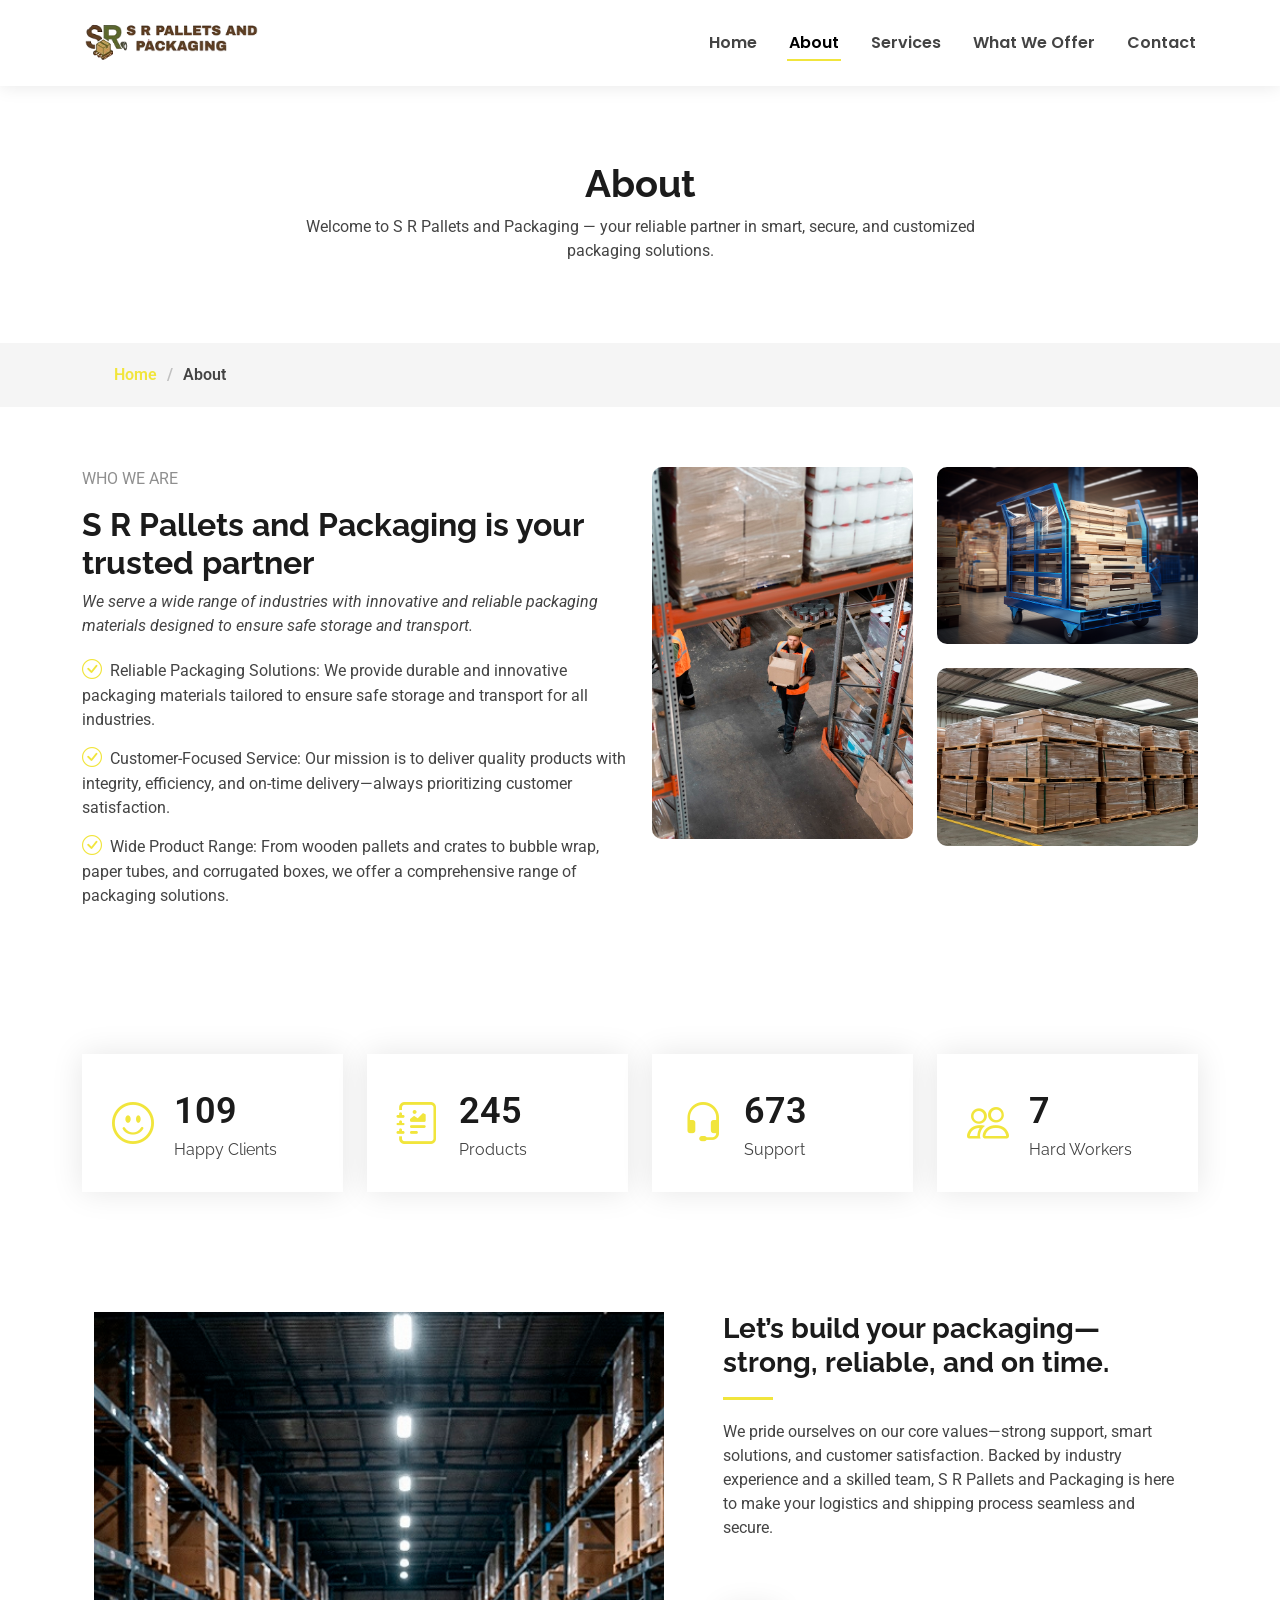
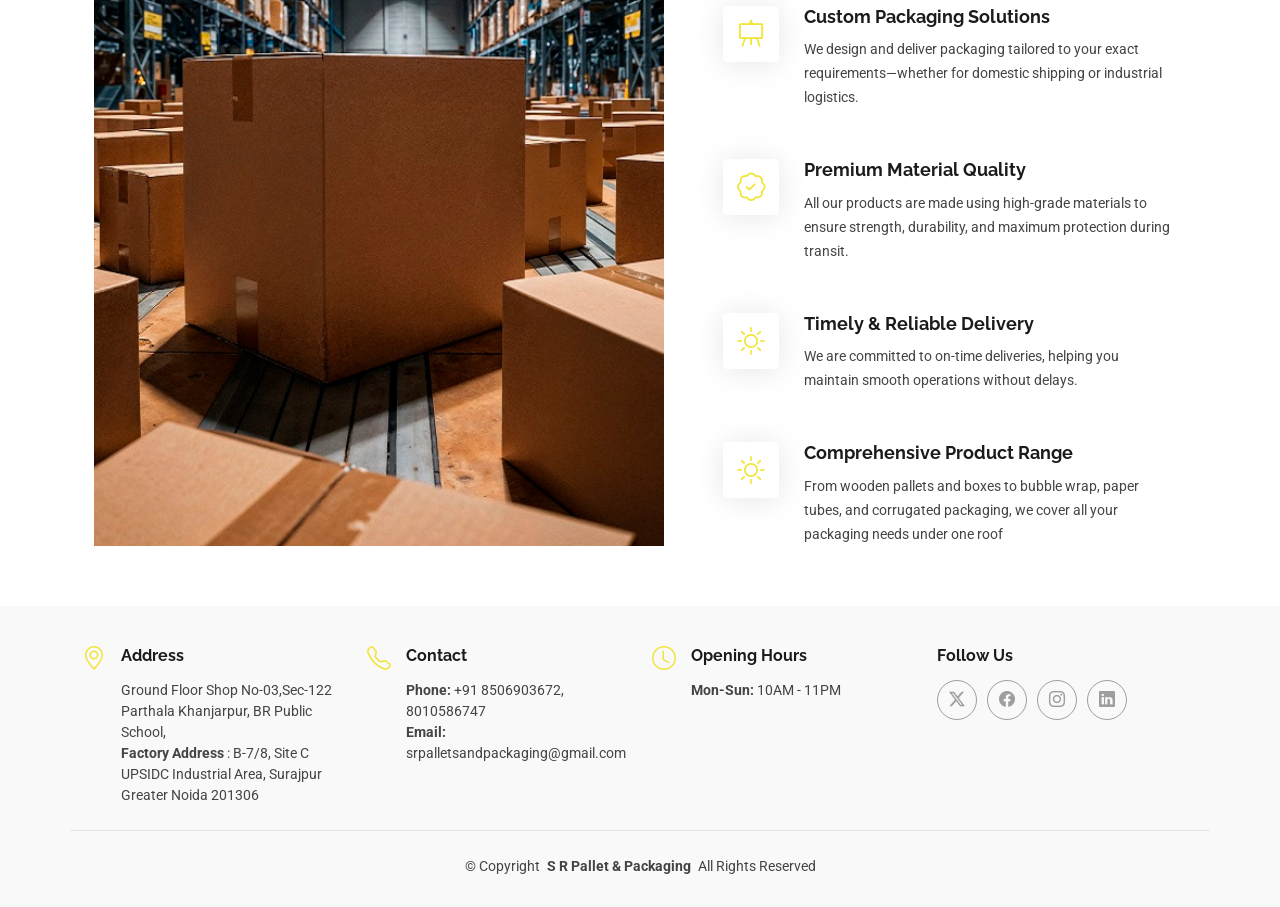
==== commit deb245b8: "updated" ====
--- a/about.html
+++ b/about.html
@@ -246,7 +246,7 @@
           <div class="address">
             <h4>Address</h4>
             <p> Ground Floor Shop No-03,Sec-122 Parthala Khanjarpur, BR Public School,</p>
-            <p><span style="font-weight: bold;" >Factory Address</span> : B-7/8, Site C UPSIDC Industrial Area, Surajpur Greter Noida 201306</p>
+            <p><span style="font-weight: bold;" >Factory Address</span> : B-7/8, Site C UPSIDC Industrial Area, Surajpur Greater Noida 201306</p>
             <p></p>
           </div>
 
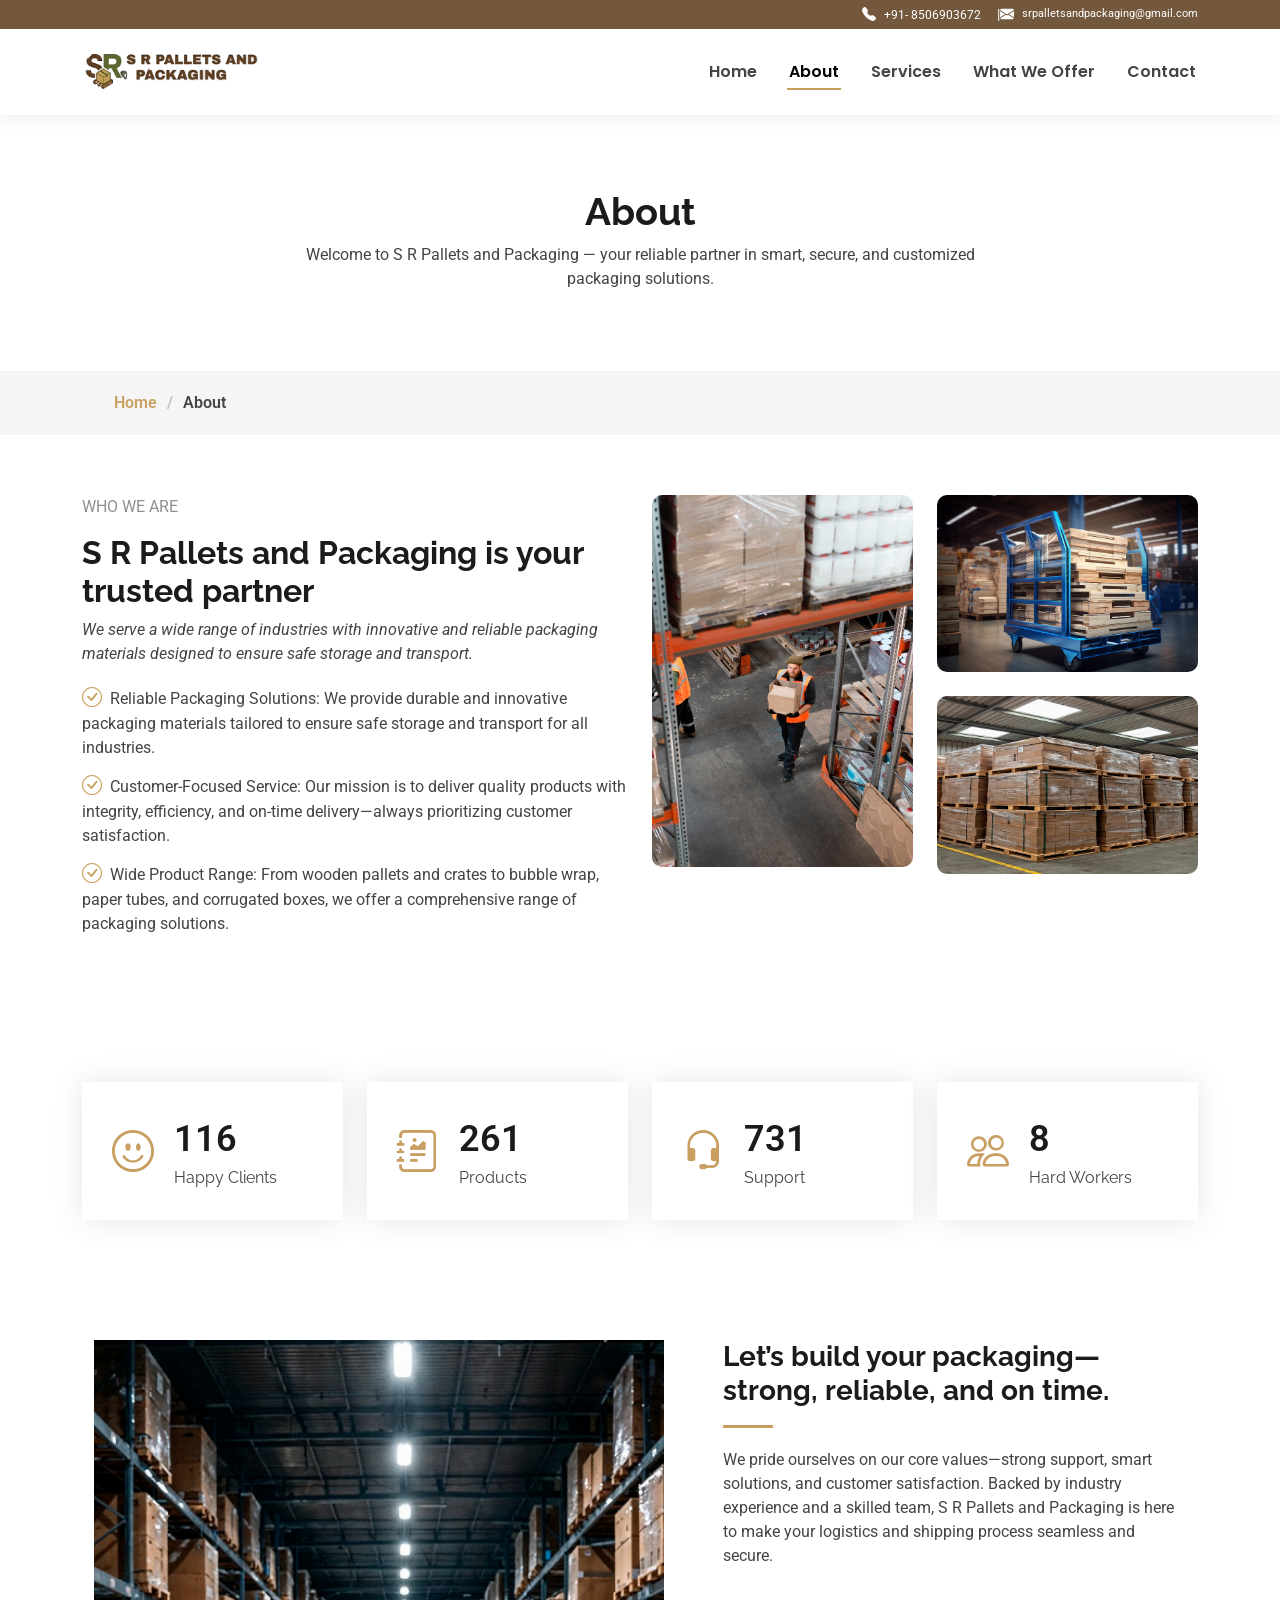
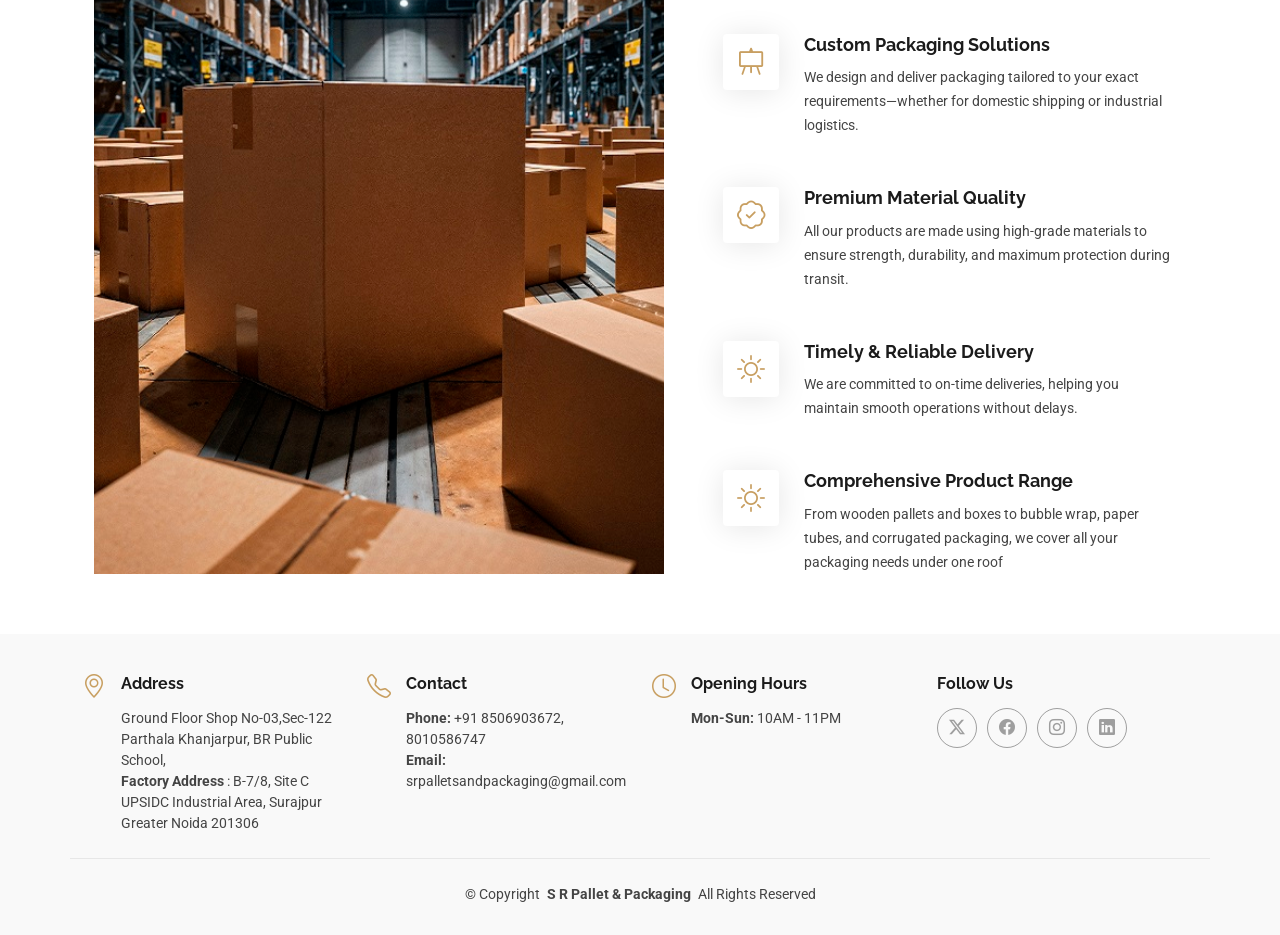
==== commit 764a6c89: "update" ====
--- a/about.html
+++ b/about.html
@@ -38,31 +38,41 @@
 
 <body class="about-page">
 
-  <header id="header" class="header d-flex align-items-center fixed-top">
-    <div class="container-fluid container-xl position-relative d-flex align-items-center justify-content-between">
-
-      <a href="index.html" class="logo d-flex align-items-center">
-        <!-- Uncomment the line below if you also wish to use an image logo -->
-        <!-- <img src="assets/img/logo.png" alt=""> -->
-         <h1 class="sitename">
-          <img src="assets/img/hero-carousel/logo-removebg-preview.png" alt="">
-        </h1>
-      </a>
-
-      <nav id="navmenu" class="navmenu">
-        <ul>
-          <li><a href="index.html">Home</a></li>
-          <li><a href="about.html" class="active">About</a></li>
-          <li><a href="services.html">Services</a></li>
-          <li><a href="agents.html">What We Offer</a></li>
-          <li><a href="contact.html">Contact</a></li>
-        </ul>
-        <i class="mobile-nav-toggle d-xl-none bi bi-list"></i>
-      </nav>
-
+<div class="topbar py-1 text-white w-100" style="background-color: #74583e; position: fixed; top: 0; z-index: 1050; ">
+  <div class="container-fluid container-xl">
+    <div class="row">
+      <div class="col-12 d-flex justify-content-center justify-content-md-end align-items-center flex-wrap text-center text-md-end small">
+        <i class="bi bi-telephone-fill me-2" ></i>
+        <span   style="font-size: 12px;"   class="me-3">+91- 8506903672</span>
+        <span class="d-none d-md-inline">|</span>
+        <i class="bi bi-envelope-fill me-2"></i>
+        <span style="font-size: 11px;" >srpalletsandpackaging@gmail.com</span>
+      </div>
     </div>
-  </header>
-
+  </div>
+</div>
+
+<!-- Sticky Header/Navbar (below topbar) -->
+<header id="header" class="header d-flex align-items-center w-100" style="position: fixed; top: 29px; z-index: 1040; background: white;" >
+  <div class="container-fluid container-xl position-relative d-flex align-items-center justify-content-between">
+    <a href="index.html" class="logo d-flex align-items-center">
+      <h1 class="sitename">
+        <img src="assets/img/hero-carousel/logo-removebg-preview.png" alt="">
+      </h1>
+    </a>
+
+    <nav id="navmenu" class="navmenu">
+      <ul>
+        <li><a href="index.html" >Home</a></li>
+        <li><a href="about.html"class="active">About</a></li>
+        <li><a href="services.html">Services</a></li>
+        <li><a href="agents.html">What We Offer</a></li>
+        <li><a href="contact.html">Contact</a></li>
+      </ul>
+      <i class="mobile-nav-toggle d-xl-none bi bi-list"></i>
+    </nav>
+  </div>
+</header>
   <main class="main">
 
     <!-- Page Title -->
--- a/assets/css/main.css
+++ b/assets/css/main.css
@@ -22,7 +22,7 @@
   --background-color: #ffffff; /* Background color for the entire website, including individual sections */
   --default-color: #444444; /* Default color used for the majority of the text content across the entire website */
   --heading-color: #1b1b1b; /* Color for headings, subheadings and title throughout the website */
-  --accent-color: #f1e53c; /* Accent color that represents your brand on the website. It's used for buttons, links, and other elements that need to stand out */
+  --accent-color: #C89F61; /* Accent color that represents your brand on the website. It's used for buttons, links, and other elements that need to stand out */
   --surface-color: #ffffff; /* The surface color is used as a background of boxed elements within sections, such as cards, icon boxes, or other elements that require a visual separation from the global background. */
   --contrast-color: #ffffff; /* Contrast color for text, ensuring readability against backgrounds of accent, heading, or default colors. */
 }
@@ -34,7 +34,7 @@
   --nav-mobile-background-color: #ffffff; /* Used as the background color for mobile navigation menu */
   --nav-dropdown-background-color: #ffffff; /* Used as the background color for dropdown items that appear when hovering over primary navigation items */
   --nav-dropdown-color: #444444; /* Used for navigation links of the dropdown items in the navigation menu. */
-  --nav-dropdown-hover-color: #f1e53c; /* Similar to --nav-hover-color, this color is applied to dropdown navigation links when they are hovered over. */
+  --nav-dropdown-hover-color: #C89F61; /* Similar to --nav-hover-color, this color is applied to dropdown navigation links when they are hovered over. */
 }
 
 /* Color Presets - These classes override global colors when applied to any section or element, providing reuse of the sam color scheme. */
@@ -405,7 +405,7 @@
     color: #fff;
     position: absolute;
     font-size: 32px;
-    top: 15px;
+    top: 30px;
     right: 15px;
     margin-right: 0;
     z-index: 9999;
@@ -572,7 +572,7 @@
 }
 
 .page-title .heading {
-  padding: 160px 0 80px 0;
+  padding: 78px 0 80px 0;
   border-top: 1px solid color-mix(in srgb, var(--default-color), transparent 90%);
 }
 
@@ -654,7 +654,7 @@
 
 .hero .carousel {
   width: 100%;
-  min-height: 100vh;
+  min-height: 90vh;
   padding: 0;
   margin: 0;
   background-color: var(--background-color);
@@ -1690,6 +1690,8 @@
   .real-estate-2 .nav-link {
     font-size: 16px;
   }
+
+ 
 }
 
 .real-estate-2 .tab-content h4 {
@@ -1706,9 +1708,64 @@
   color: var(--accent-color);
 }
 
+
 /*--------------------------------------------------------------
 # Starter Section Section
 --------------------------------------------------------------*/
 .starter-section {
   /* Add your styles here */
-}+}
+
+
+
+
+
+
+
+
+.pic {
+  position: relative;
+  overflow: hidden;
+}
+
+.pic img {
+  display: block;
+  transition: transform 0.3s ease;
+}
+
+.pic:hover img {
+  transform: scale(1.05);
+}
+
+.pic .overlay {
+  position: absolute;
+  top: 0;
+  left: 0;
+  width: 100%;
+  height: 100%;
+  background: rgba(0, 0, 0, 0.4); /* Dark transparent overlay */
+  opacity: 0;
+  transition: opacity 0.3s ease;
+}
+
+.pic:hover .overlay {
+  opacity: 1;
+}
+
+
+
+
+.fixed-top{
+  top: px;
+}
+
+ body {
+    padding-top: 110px; /* Adjust depending on header + topbar height */
+  }
+
+  .topbar{
+    text-decoration: none;
+  }
+
+
+  
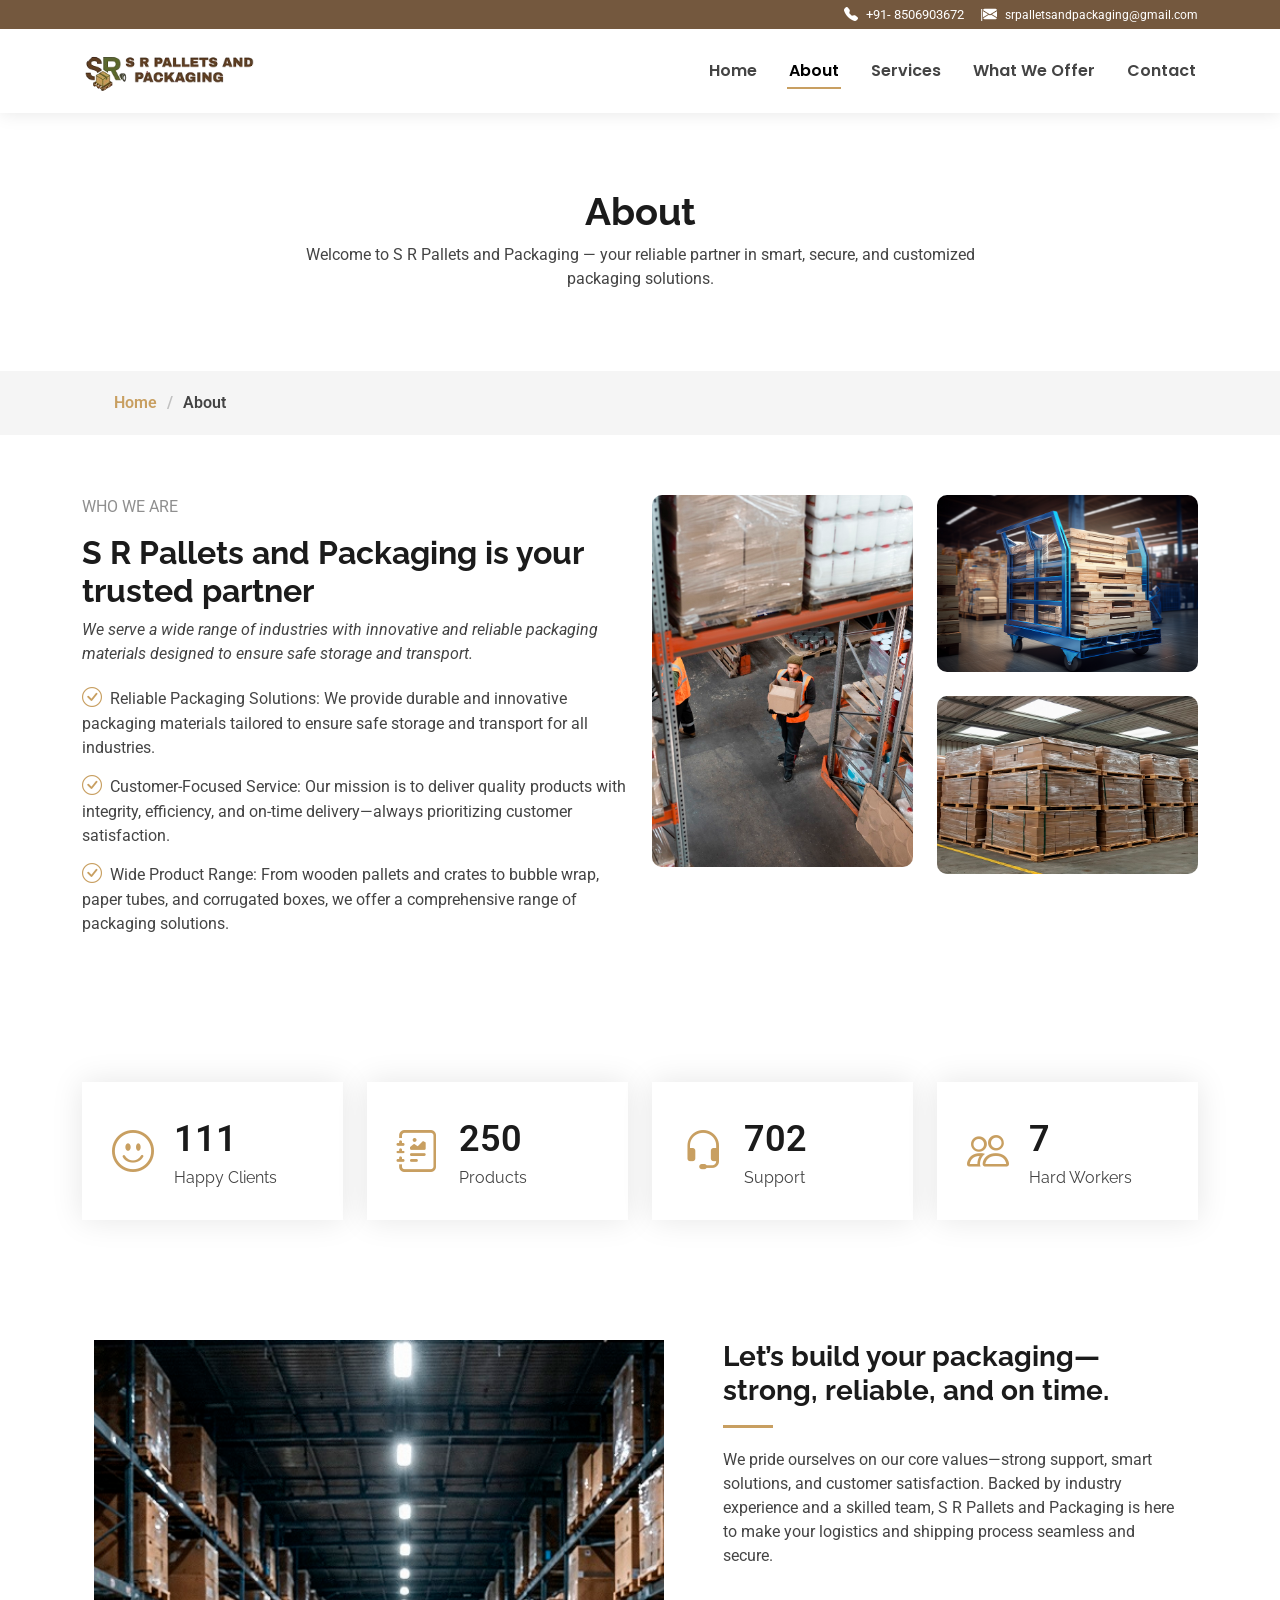
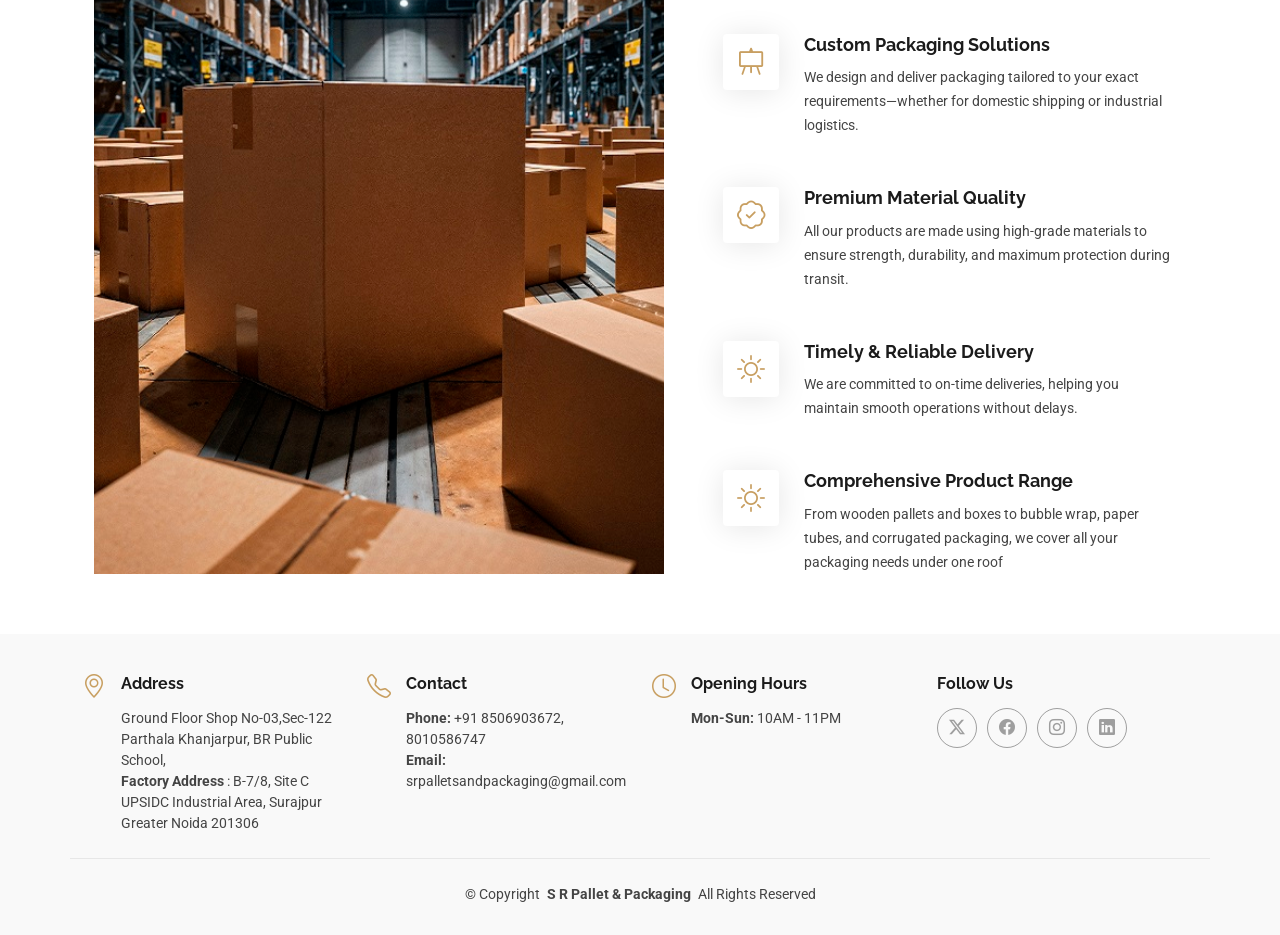
==== commit f2ae491b: "updated" ====
--- a/about.html
+++ b/about.html
@@ -43,10 +43,10 @@
     <div class="row">
       <div class="col-12 d-flex justify-content-center justify-content-md-end align-items-center flex-wrap text-center text-md-end small">
         <i class="bi bi-telephone-fill me-2" ></i>
-        <span   style="font-size: 12px;"   class="me-3">+91- 8506903672</span>
+        <span   style="font-size: 13px;"   class="me-3">+91- 8506903672</span>
         <span class="d-none d-md-inline">|</span>
         <i class="bi bi-envelope-fill me-2"></i>
-        <span style="font-size: 11px;" >srpalletsandpackaging@gmail.com</span>
+        <span style="font-size: 12px;" >srpalletsandpackaging@gmail.com</span>
       </div>
     </div>
   </div>
@@ -57,7 +57,7 @@
   <div class="container-fluid container-xl position-relative d-flex align-items-center justify-content-between">
     <a href="index.html" class="logo d-flex align-items-center">
       <h1 class="sitename">
-        <img src="assets/img/hero-carousel/logo-removebg-preview.png" alt="">
+      <img style="position: absolute;" src="assets/img/hero-carousel/logo-removebg-preview.png" alt="">
       </h1>
     </a>
 
--- a/assets/css/main.css
+++ b/assets/css/main.css
@@ -156,9 +156,11 @@
 }
 
 .header .logo img {
-  max-height: 40px;
-  margin-right: 8px;
-}
+    max-height: 39px;
+    margin-right: 8px;
+    margin-top: -12px;
+}
+
 
 
 
@@ -405,7 +407,7 @@
     color: #fff;
     position: absolute;
     font-size: 32px;
-    top: 30px;
+    top: 35px;
     right: 15px;
     margin-right: 0;
     z-index: 9999;
@@ -650,11 +652,12 @@
 --------------------------------------------------------------*/
 .hero {
   padding: 0;
+  margin-top: -17px;
 }
 
 .hero .carousel {
   width: 100%;
-  min-height: 90vh;
+  min-height: 80vh;
   padding: 0;
   margin: 0;
   background-color: var(--background-color);
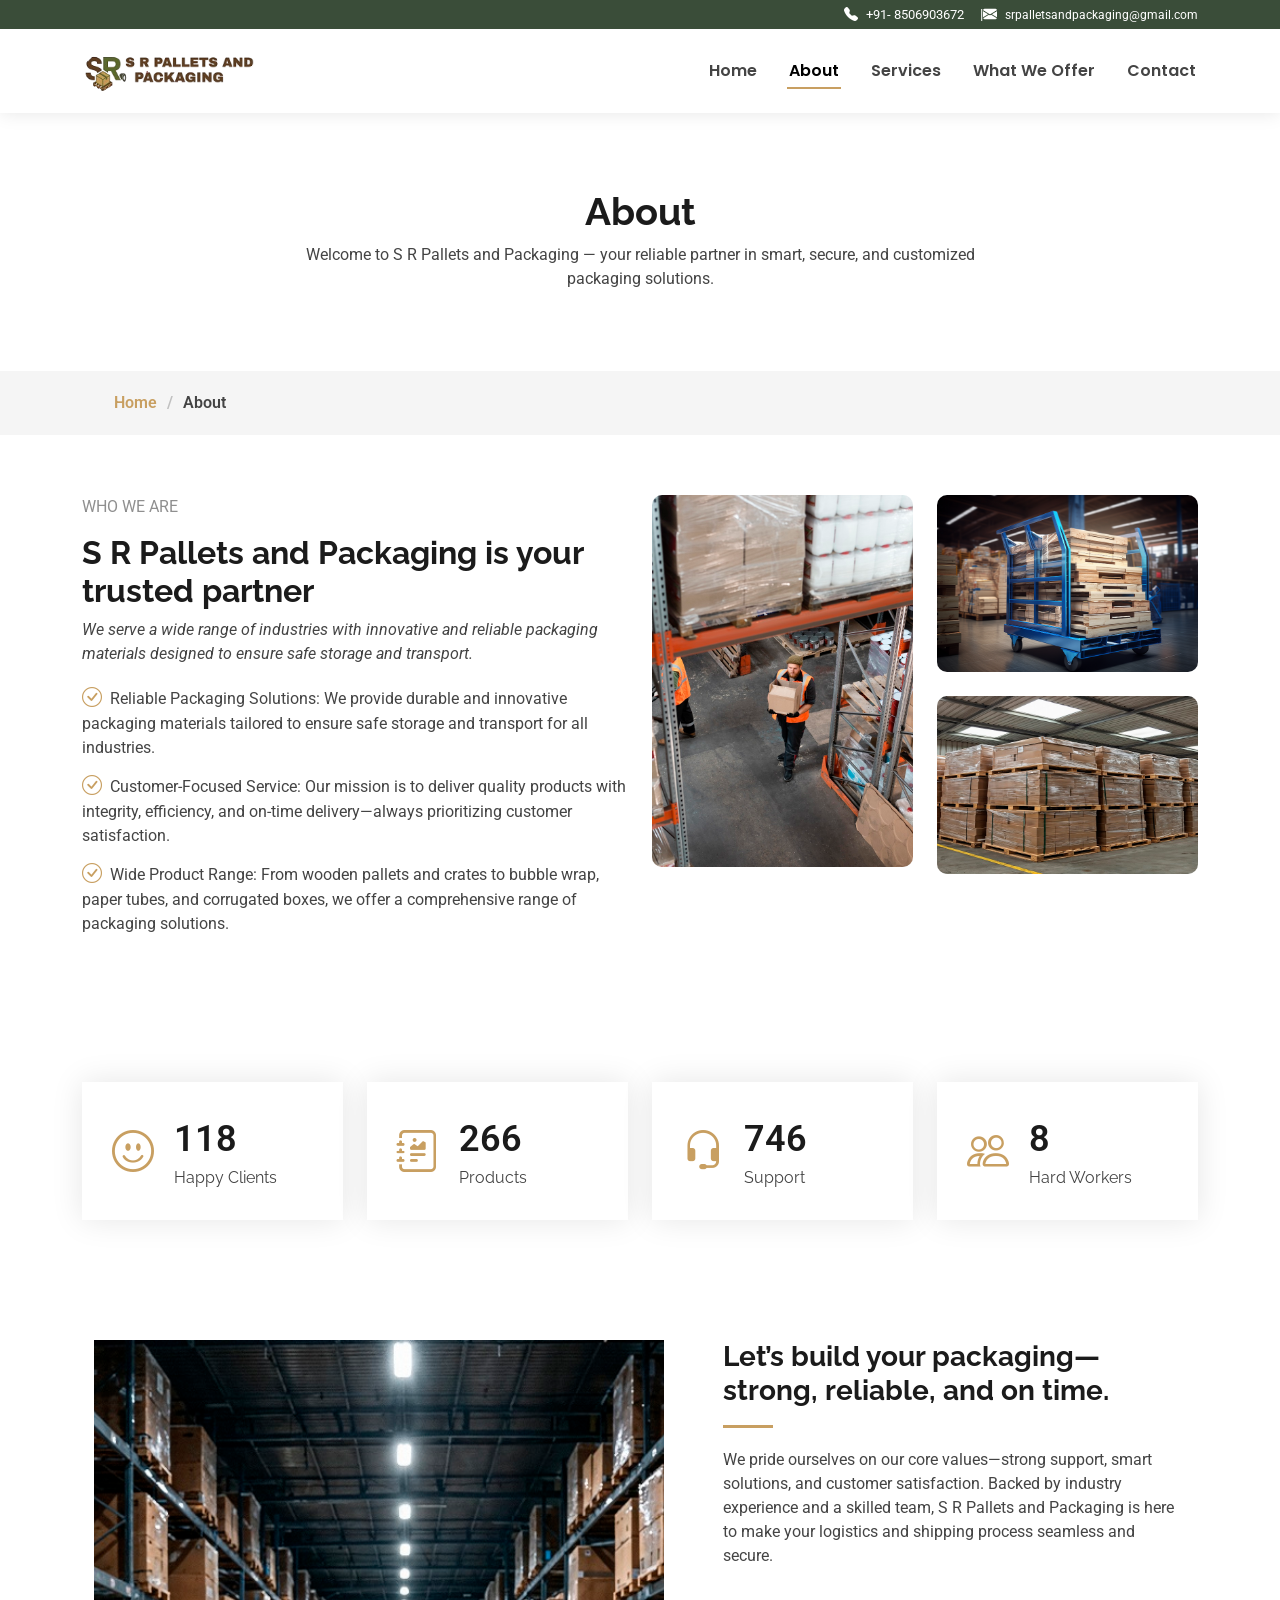
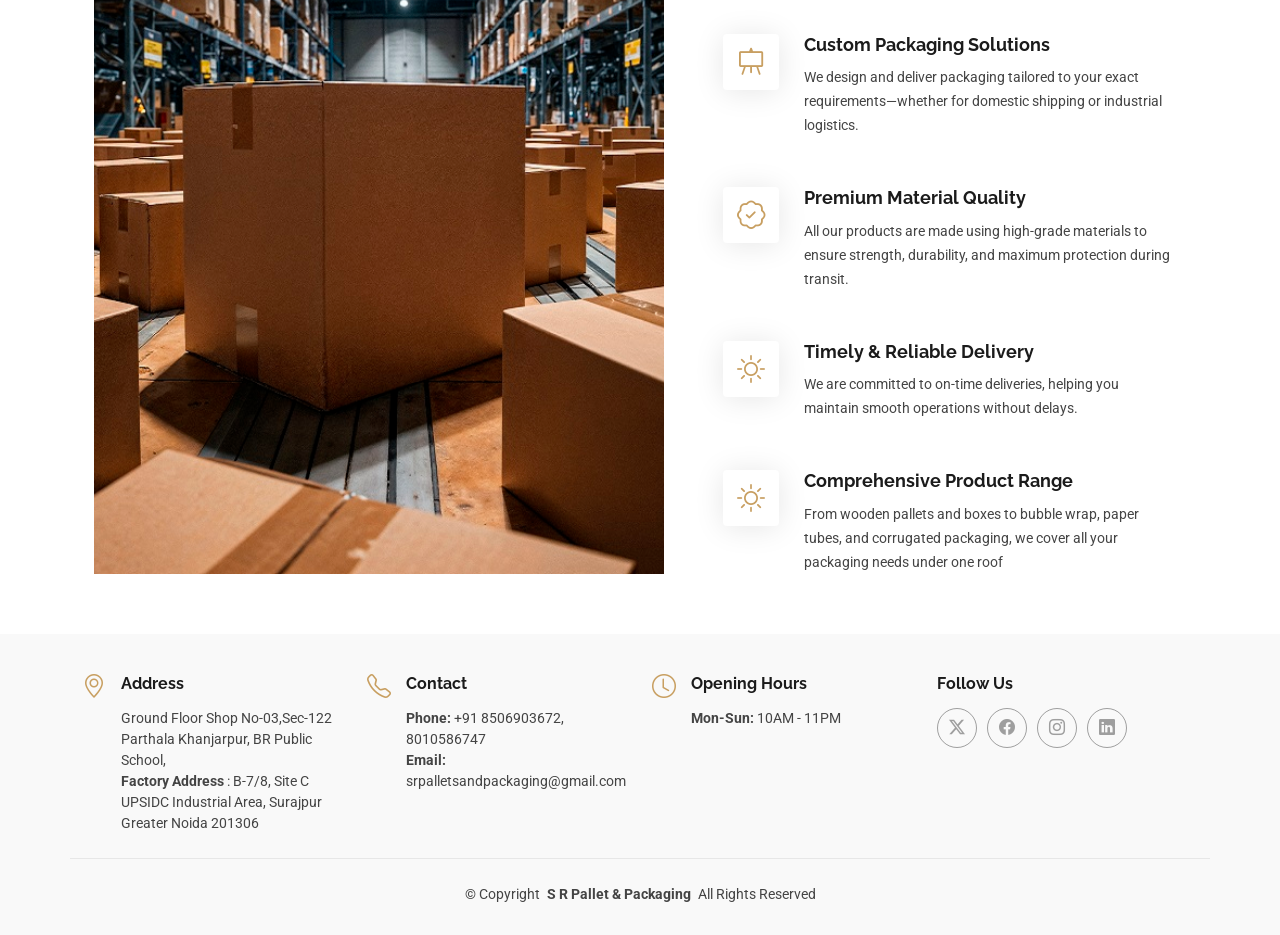
==== commit cf2ce7dc: "update" ====
--- a/about.html
+++ b/about.html
@@ -38,7 +38,7 @@
 
 <body class="about-page">
 
-<div class="topbar py-1 text-white w-100" style="background-color: #74583e; position: fixed; top: 0; z-index: 1050; ">
+<div class="topbar py-1 text-white w-100" style="background-color: #3A4D39; position: fixed; top: 0; z-index: 1050; ">
   <div class="container-fluid container-xl">
     <div class="row">
       <div class="col-12 d-flex justify-content-center justify-content-md-end align-items-center flex-wrap text-center text-md-end small">
--- a/assets/css/main.css
+++ b/assets/css/main.css
@@ -657,7 +657,7 @@
 
 .hero .carousel {
   width: 100%;
-  min-height: 80vh;
+  min-height: 84vh;
   padding: 0;
   margin: 0;
   background-color: var(--background-color);
@@ -1770,5 +1770,20 @@
     text-decoration: none;
   }
 
-
-  +/* transparent image */
+
+  .services-bg {
+  background-image: url('https://i.ibb.co/VWBGZvNd/vecteezy-abstract-white-and-gray-light-gradient-lines-background-6469230.jpg');
+  background-repeat: no-repeat;
+  background-size: cover; /* or 'contain', depending on your design */
+  background-position: center;
+  background-attachment: fixed; /* Optional: adds parallax effect */
+}
+.agents-bg {
+  background-image:url('https://i.ibb.co/VWBGZvNd/vecteezy-abstract-white-and-gray-light-gradient-lines-background-6469230.jpg'); /* Replace with actual image path */
+  background-repeat: no-repeat;
+  background-size: cover;
+  background-position: center;
+  background-attachment: fixed; /* Optional for parallax effect */
+  position: relative;
+}
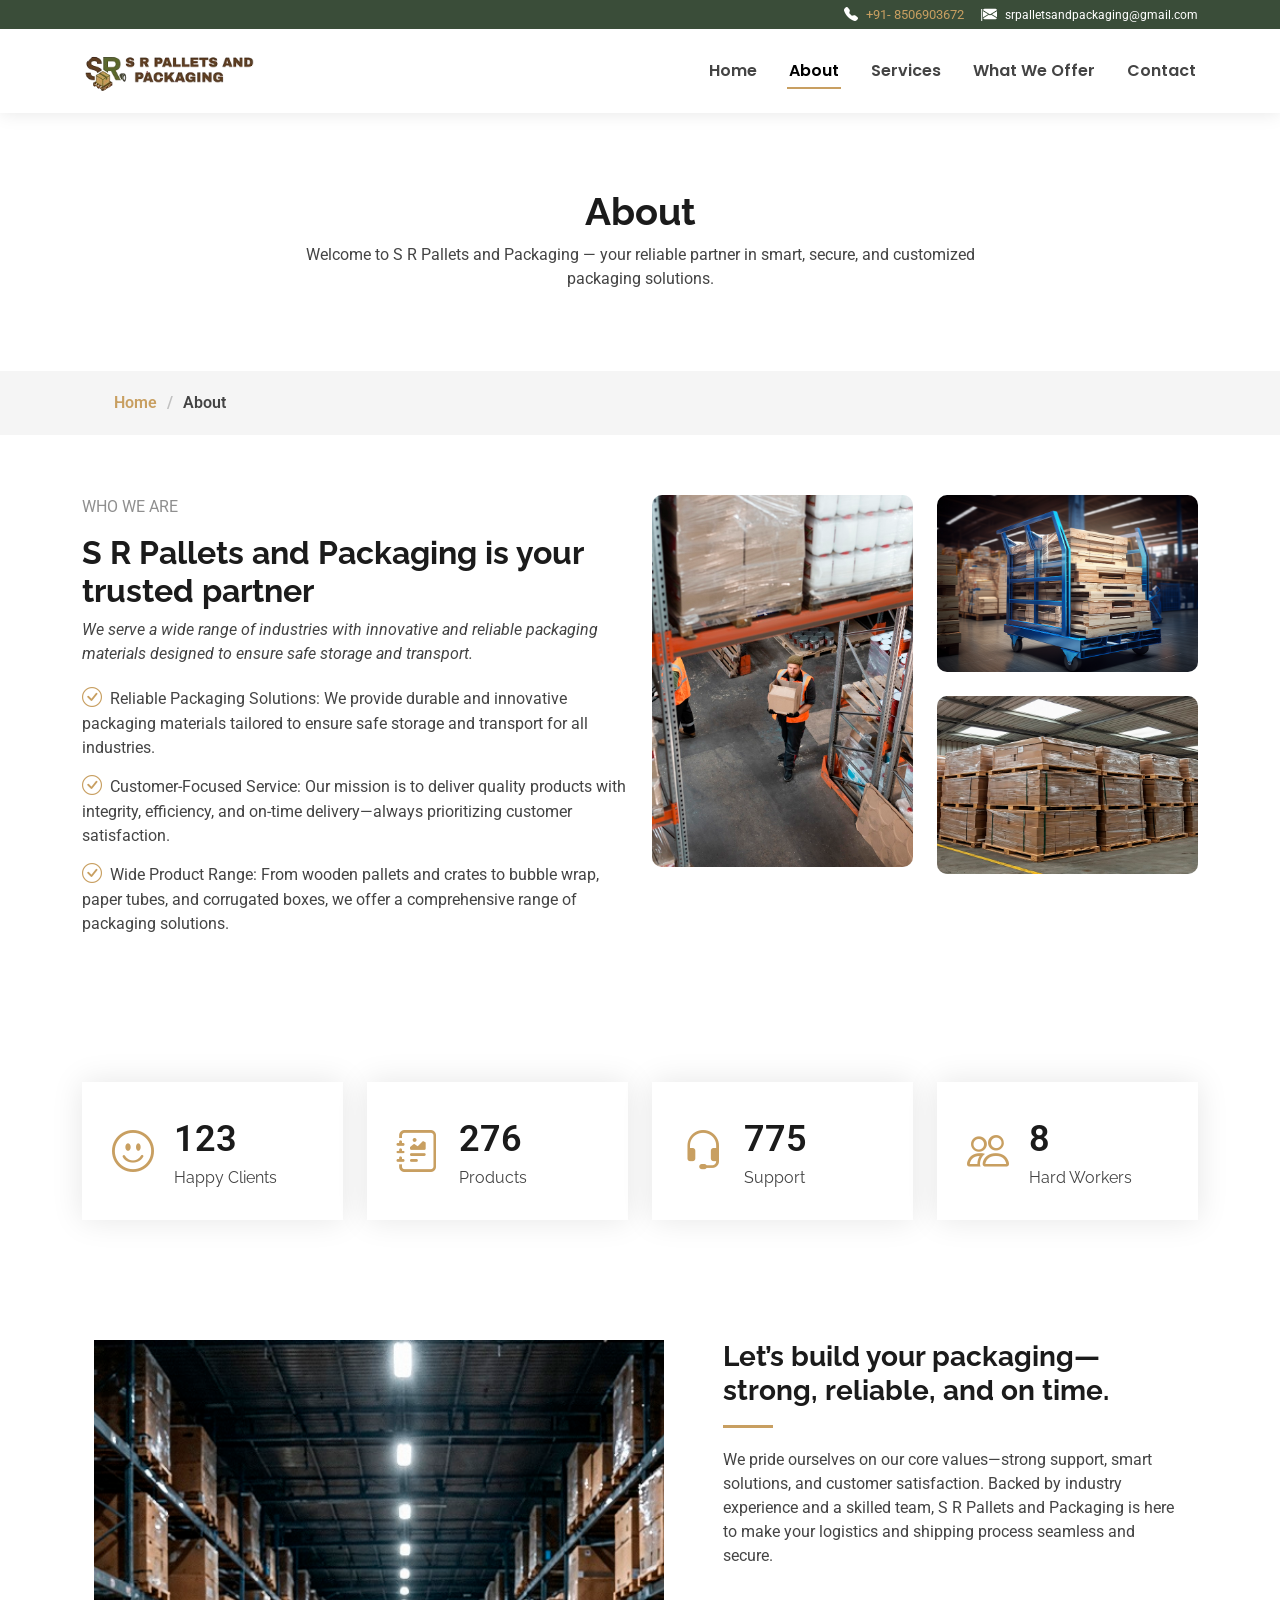
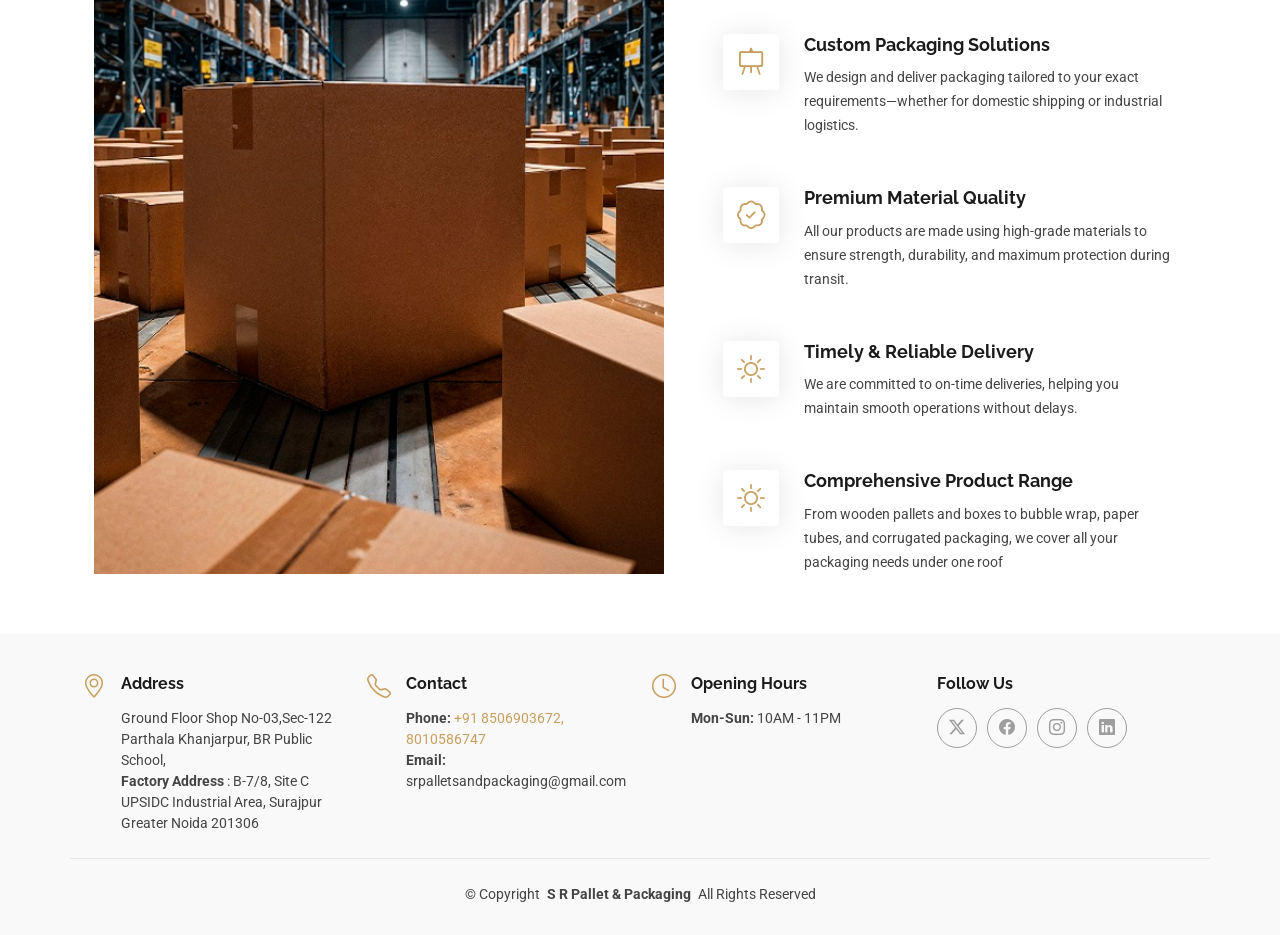
==== commit 54368665: "updated" ====
--- a/about.html
+++ b/about.html
@@ -43,7 +43,7 @@
     <div class="row">
       <div class="col-12 d-flex justify-content-center justify-content-md-end align-items-center flex-wrap text-center text-md-end small">
         <i class="bi bi-telephone-fill me-2" ></i>
-        <span   style="font-size: 13px;"   class="me-3">+91- 8506903672</span>
+        <span   style="font-size: 13px; color: #C89F61;"    class="me-3">+91- 8506903672</span>
         <span class="d-none d-md-inline">|</span>
         <i class="bi bi-envelope-fill me-2"></i>
         <span style="font-size: 12px;" >srpalletsandpackaging@gmail.com</span>
@@ -267,7 +267,7 @@
           <div>
             <h4>Contact</h4>
             <p>
-              <strong>Phone:</strong> <span>+91 8506903672, 8010586747</span><br>
+              <strong>Phone:</strong> <span  style="color: #C89F61;"  >+91 8506903672, 8010586747</span><br>
               <strong>Email:</strong> <span> srpalletsandpackaging@gmail.com</span><br>
             </p>
           </div>
--- a/assets/css/main.css
+++ b/assets/css/main.css
@@ -657,7 +657,7 @@
 
 .hero .carousel {
   width: 100%;
-  min-height: 84vh;
+  min-height: 86vh;
   padding: 0;
   margin: 0;
   background-color: var(--background-color);
@@ -1772,18 +1772,43 @@
 
 /* transparent image */
 
-  .services-bg {
-  background-image: url('https://i.ibb.co/VWBGZvNd/vecteezy-abstract-white-and-gray-light-gradient-lines-background-6469230.jpg');
-  background-repeat: no-repeat;
-  background-size: cover; /* or 'contain', depending on your design */
-  background-position: center;
-  background-attachment: fixed; /* Optional: adds parallax effect */
-}
+.services-bg,
 .agents-bg {
-  background-image:url('https://i.ibb.co/VWBGZvNd/vecteezy-abstract-white-and-gray-light-gradient-lines-background-6469230.jpg'); /* Replace with actual image path */
+  position: relative;
+  background-image: url('https://i.ibb.co/ZzTvBMVv/vecteezy-abstract-small-hexagon-or-honeycomb-seamless-pattern-on-6941084.jpg');
   background-repeat: no-repeat;
   background-size: cover;
   background-position: center;
-  background-attachment: fixed; /* Optional for parallax effect */
+  background-attachment: fixed;
+}
+
+.services-bg::before,
+.agents-bg::before {
+  content: "";
+  position: absolute;
+  top: 0; left: 0;
+  width: 100%; height: 100%;
+  background-color: rgba(255, 255, 255, 0.6); /* white overlay with 0.6 opacity */
+  z-index: 0;
+}
+
+/* Ensure inner content stays above overlay */
+.services-bg > *,
+.agents-bg > * {
   position: relative;
-}
+  z-index: 1;
+}
+
+
+
+
+  .features-image img {
+    width: 100%;
+    height: auto;
+    transition: transform 0.5s ease;
+  }
+
+  .features-image img:hover {
+    transform: scale(1.05);
+    overflow: hidden;
+  }
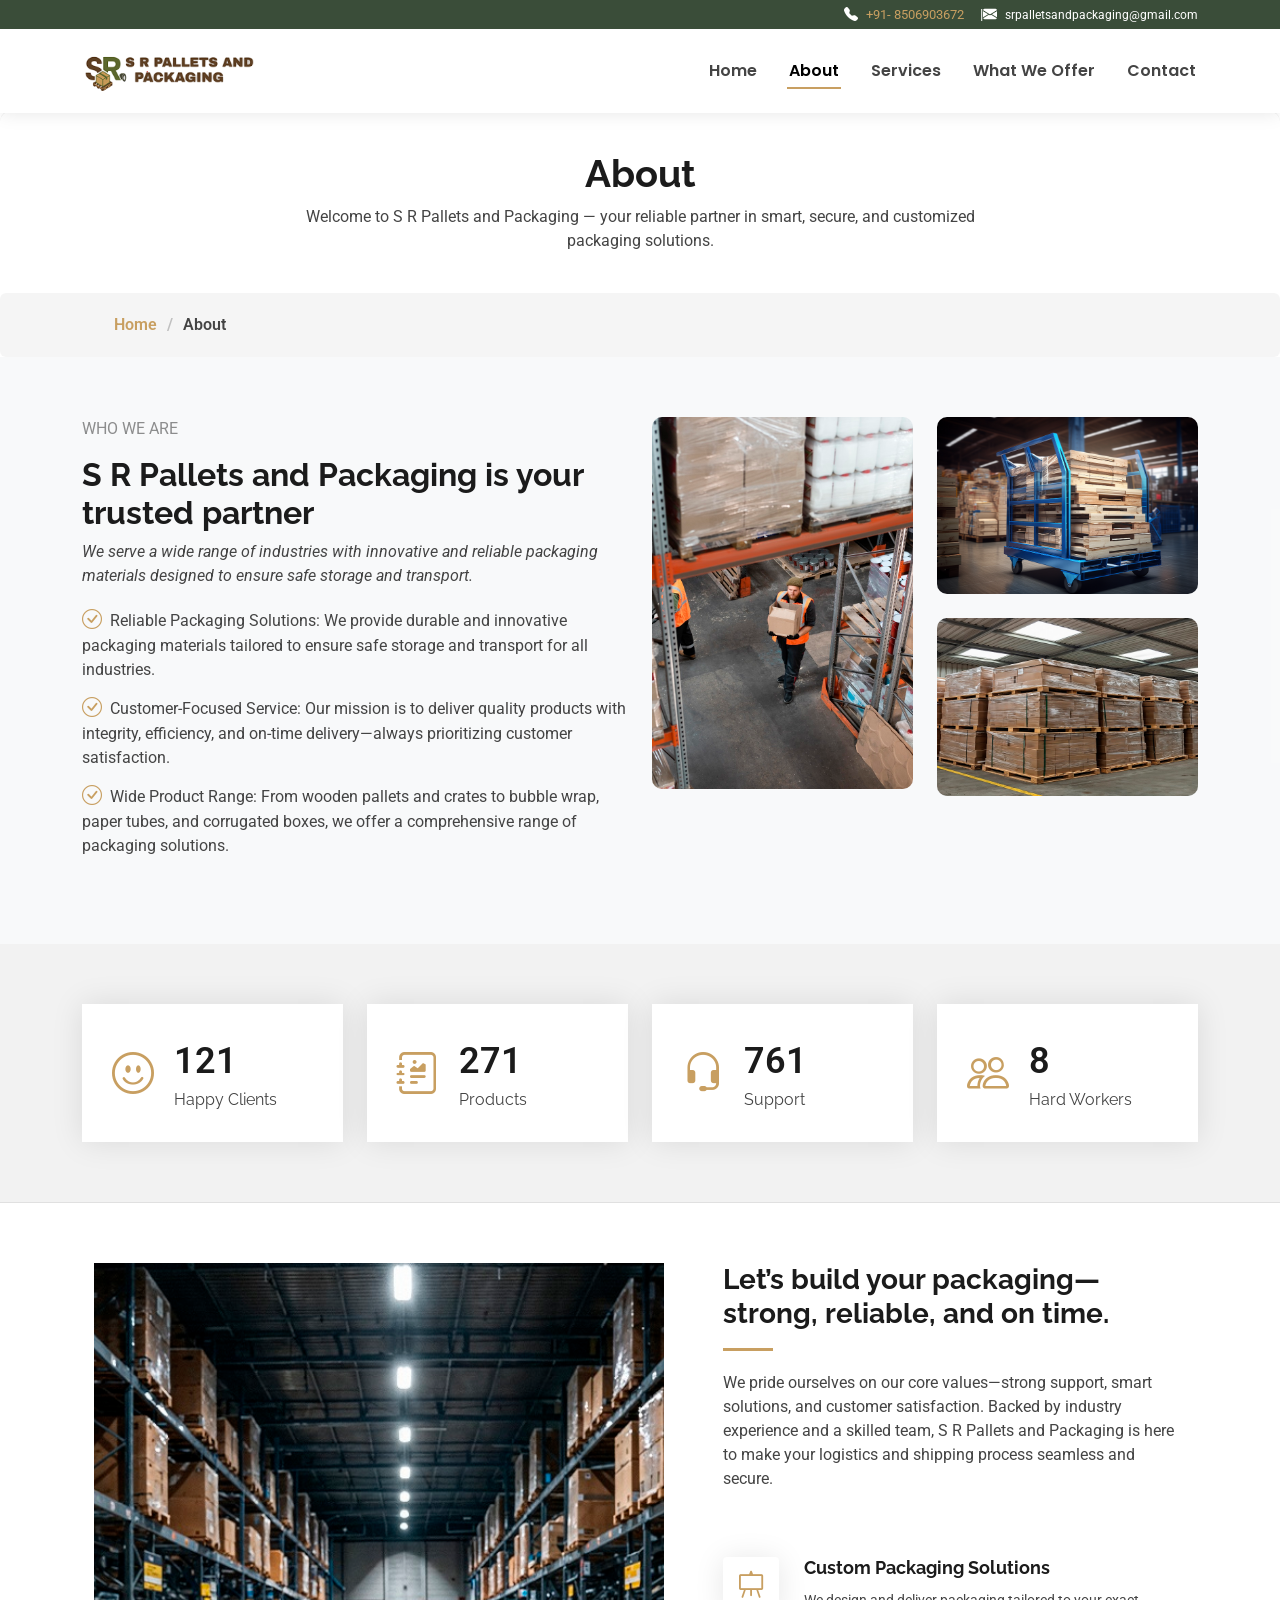
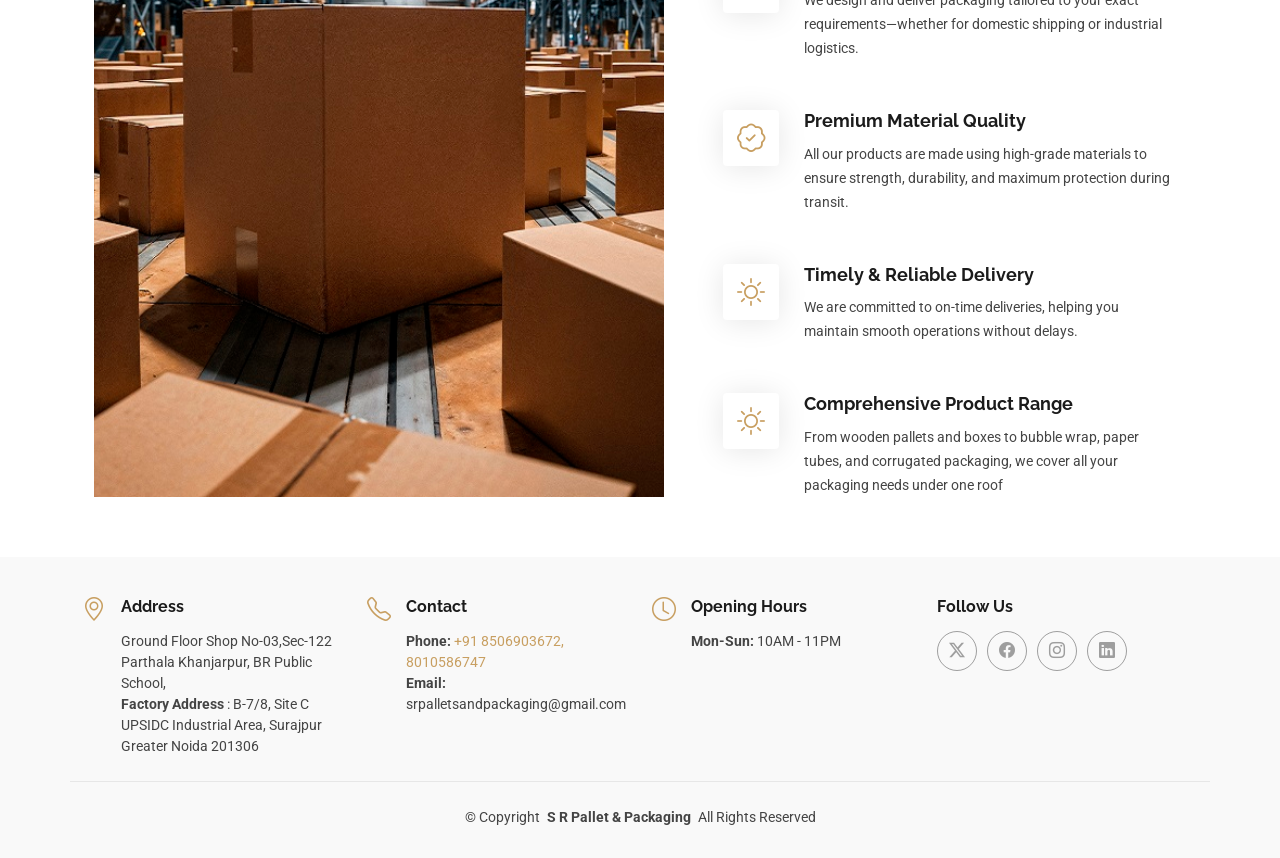
==== commit c68869fb: "updated" ====
--- a/about.html
+++ b/about.html
@@ -57,7 +57,7 @@
   <div class="container-fluid container-xl position-relative d-flex align-items-center justify-content-between">
     <a href="index.html" class="logo d-flex align-items-center">
       <h1 class="sitename">
-      <img style="position: absolute;" src="assets/img/hero-carousel/logo-removebg-preview.png" alt="">
+          <img style="position: absolute;  " src="assets/img/hero-carousel/logo-Photoroom.png" alt="" >
       </h1>
     </a>
 
--- a/assets/css/main.css
+++ b/assets/css/main.css
@@ -1772,43 +1772,181 @@
 
 /* transparent image */
 
-.services-bg,
-.agents-bg {
+
+
+/* what we offer hover effect */
+
+
+
+
+
+.member .pic {
   position: relative;
-  background-image: url('https://i.ibb.co/ZzTvBMVv/vecteezy-abstract-small-hexagon-or-honeycomb-seamless-pattern-on-6941084.jpg');
-  background-repeat: no-repeat;
-  background-size: cover;
-  background-position: center;
-  background-attachment: fixed;
-}
-
-.services-bg::before,
-.agents-bg::before {
-  content: "";
+}
+
+.member .pic img {
+  transition: all 0.4s ease;
+  width: 100%;
+  height: auto;
+  display: block;
+}
+
+.member:hover .pic img {
+  filter: blur(4px);
+  transform: scale(1.05);
+}
+
+.member .contact-btn {
   position: absolute;
-  top: 0; left: 0;
-  width: 100%; height: 100%;
-  background-color: rgba(255, 255, 255, 0.6); /* white overlay with 0.6 opacity */
-  z-index: 0;
-}
-
-/* Ensure inner content stays above overlay */
-.services-bg > *,
-.agents-bg > * {
-  position: relative;
-  z-index: 1;
-}
-
-
-
-
-  .features-image img {
-    width: 100%;
-    height: auto;
-    transition: transform 0.5s ease;
-  }
-
-  .features-image img:hover {
-    transform: scale(1.05);
-    overflow: hidden;
-  }+  top: 50%;
+  left: 50%;
+  transform: translate(-50%, -50%);
+  opacity: 0;
+  transition: opacity 0.3s ease;
+  background-color: #C89F61;
+  color: white;
+  padding: 10px 20px;
+  border: none;
+  border-radius: 25px;
+  font-weight: 500;
+  text-transform: uppercase;
+  font-size: 14px;
+  z-index: 2;
+}
+
+.member:hover .contact-btn {
+  opacity: 1;
+}
+
+
+
+
+
+
+.page-title .heading {
+  background: rgba(255, 255, 255, 0.85); /* Light transparent white */
+  padding: 40px 0;
+  border-radius: 12px;
+}
+
+.breadcrumbs {
+  background: rgba(0, 0, 0, 0.05); /* Subtle gray background for breadcrumbs */
+  padding: 10px 0;
+  border-radius: 6px;
+}
+
+#about {
+  background: rgba(248, 249, 250, 0.9); /* Light grey background */
+  padding: 60px 0;
+}
+
+#stats {
+  background: rgba(240, 240, 240, 0.85); /* Soft gray */
+  padding: 60px 0;
+}
+
+#features {
+  background: rgba(255, 255, 255, 0.9); /* Clean white transparent */
+  padding: 60px 0;
+  border-top: 1px solid #e0e0e0;
+}
+
+
+
+
+
+
+
+
+.page-title .heading {
+  background: rgba(255, 255, 255, 0.85); /* Soft white background for title */
+  padding: 40px 0;
+  border-radius: 12px;
+}
+
+.breadcrumbs {
+  background: rgba(0, 0, 0, 0.05); /* Light gray for contrast */
+  padding: 10px 0;
+  border-radius: 6px;
+}
+
+#contact {
+  background: rgba(248, 249, 250, 0.95); /* Light grey transparent background */
+  padding: 60px 0;
+  border-radius: 12px;
+}
+
+.info-item {
+  background: rgba(255, 255, 255, 0.85);
+  padding: 20px;
+  border-radius: 10px;
+  box-shadow: 0 2px 10px rgba(0,0,0,0.05);
+}
+
+.php-email-form {
+  background: rgba(255, 255, 255, 0.85);
+  padding: 30px;
+  border-radius: 12px;
+  box-shadow: 0 2px 10px rgba(0,0,0,0.05);
+}
+
+
+
+
+
+
+
+
+
+
+
+
+   .agents-bg {
+    background: #f9f9f9;
+    padding: 60px 0;
+  }
+
+.member:hover {
+    transform: translateY(-5px);
+    box-shadow: 0 8px 25px rgba(0, 0, 0, 0.08);
+  }
+
+
+  .contact-btn {
+    display: inline-block;
+    margin-top: -20px;
+    margin-bottom: 10px;
+    background-color: #25D366;
+    color: #fff;
+    font-weight: 600;
+    border-radius: 30px;
+    padding: 6px 20px;
+    transition: background 0.3s;
+    text-decoration: none;
+    font-size: 14px;
+  }
+
+  .contact-btn:hover {
+    background-color: #3A4D39;
+  }
+
+ 
+
+
+
+
+  .service-item {
+  background: rgba(255, 255, 255, 0.15);
+  backdrop-filter: blur(12px);
+  -webkit-backdrop-filter: blur(12px);
+  border: 1px solid rgba(255, 255, 255, 0.2);
+  border-radius: 12px;
+  box-shadow: 0 8px 20px rgba(0, 0, 0, 0.15);
+  padding: 30px;
+  transition: transform 0.3s ease, box-shadow 0.3s ease;
+}
+
+.service-item:hover {
+  transform: translateY(-5px);
+  box-shadow: 0 12px 25px rgba(0, 0, 0, 0.2);
+}
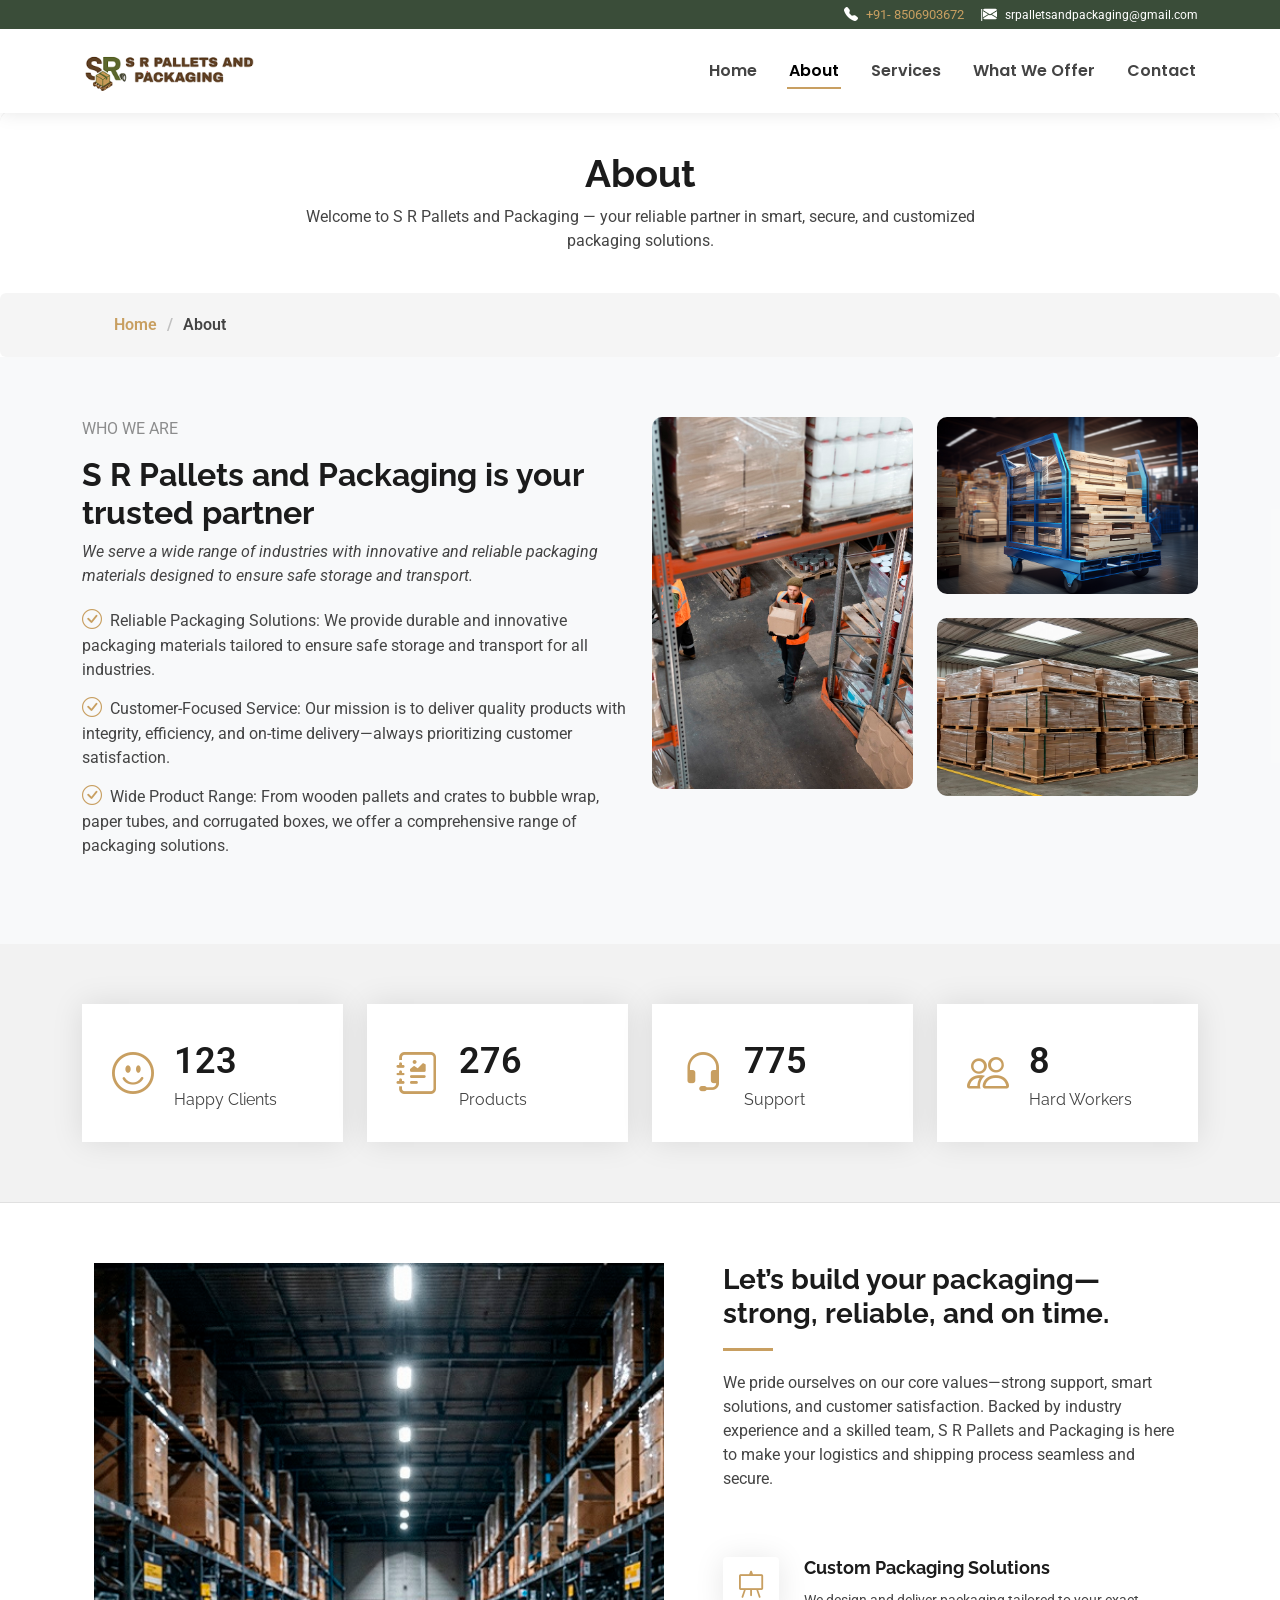
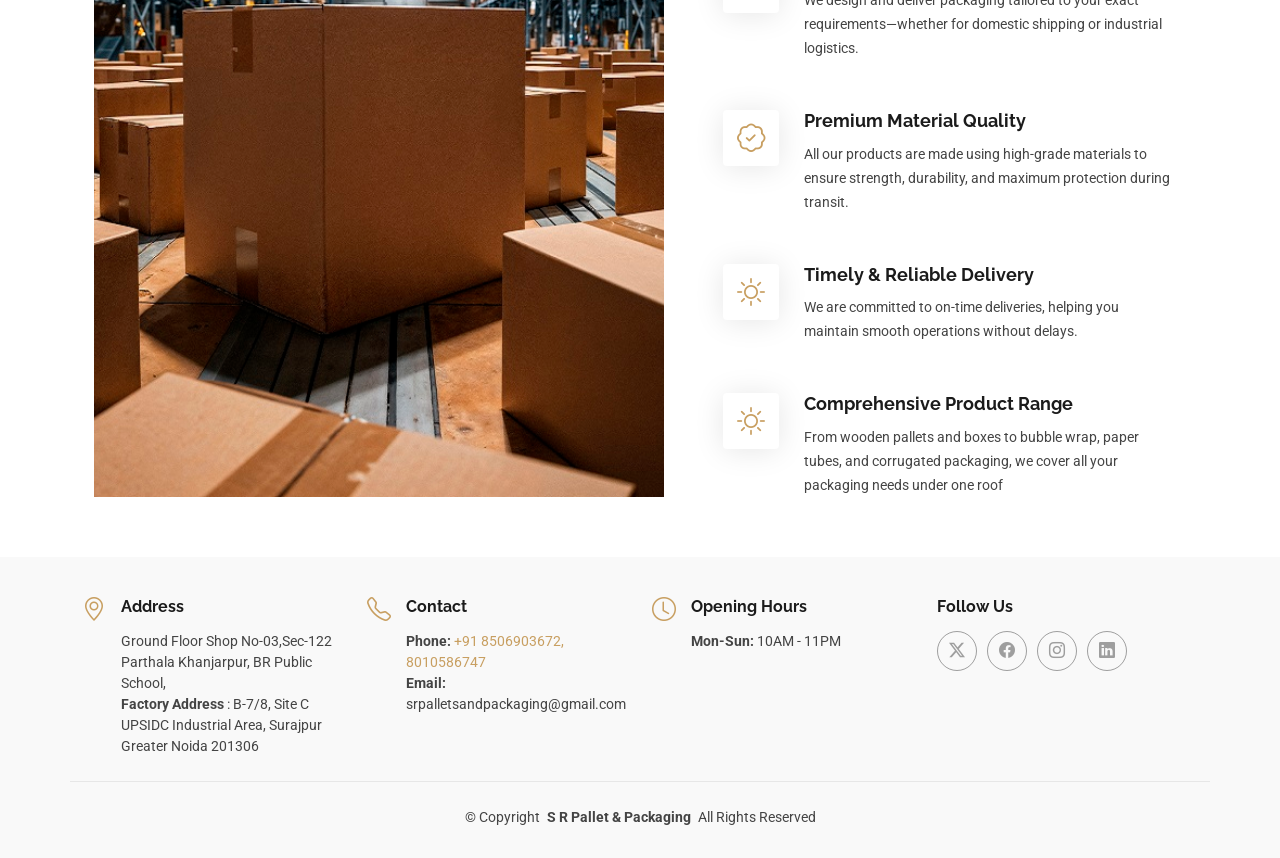
==== commit ab3c4734: "updated" ====
--- a/about.html
+++ b/about.html
@@ -4,7 +4,7 @@
 <head>
   <meta charset="utf-8">
   <meta content="width=device-width, initial-scale=1.0" name="viewport">
-  <title>SR Pallet & Packaging</title>
+  <title>S R Pallet & Packaging</title>
   <meta name="description" content="">
   <meta name="keywords" content="">
 
